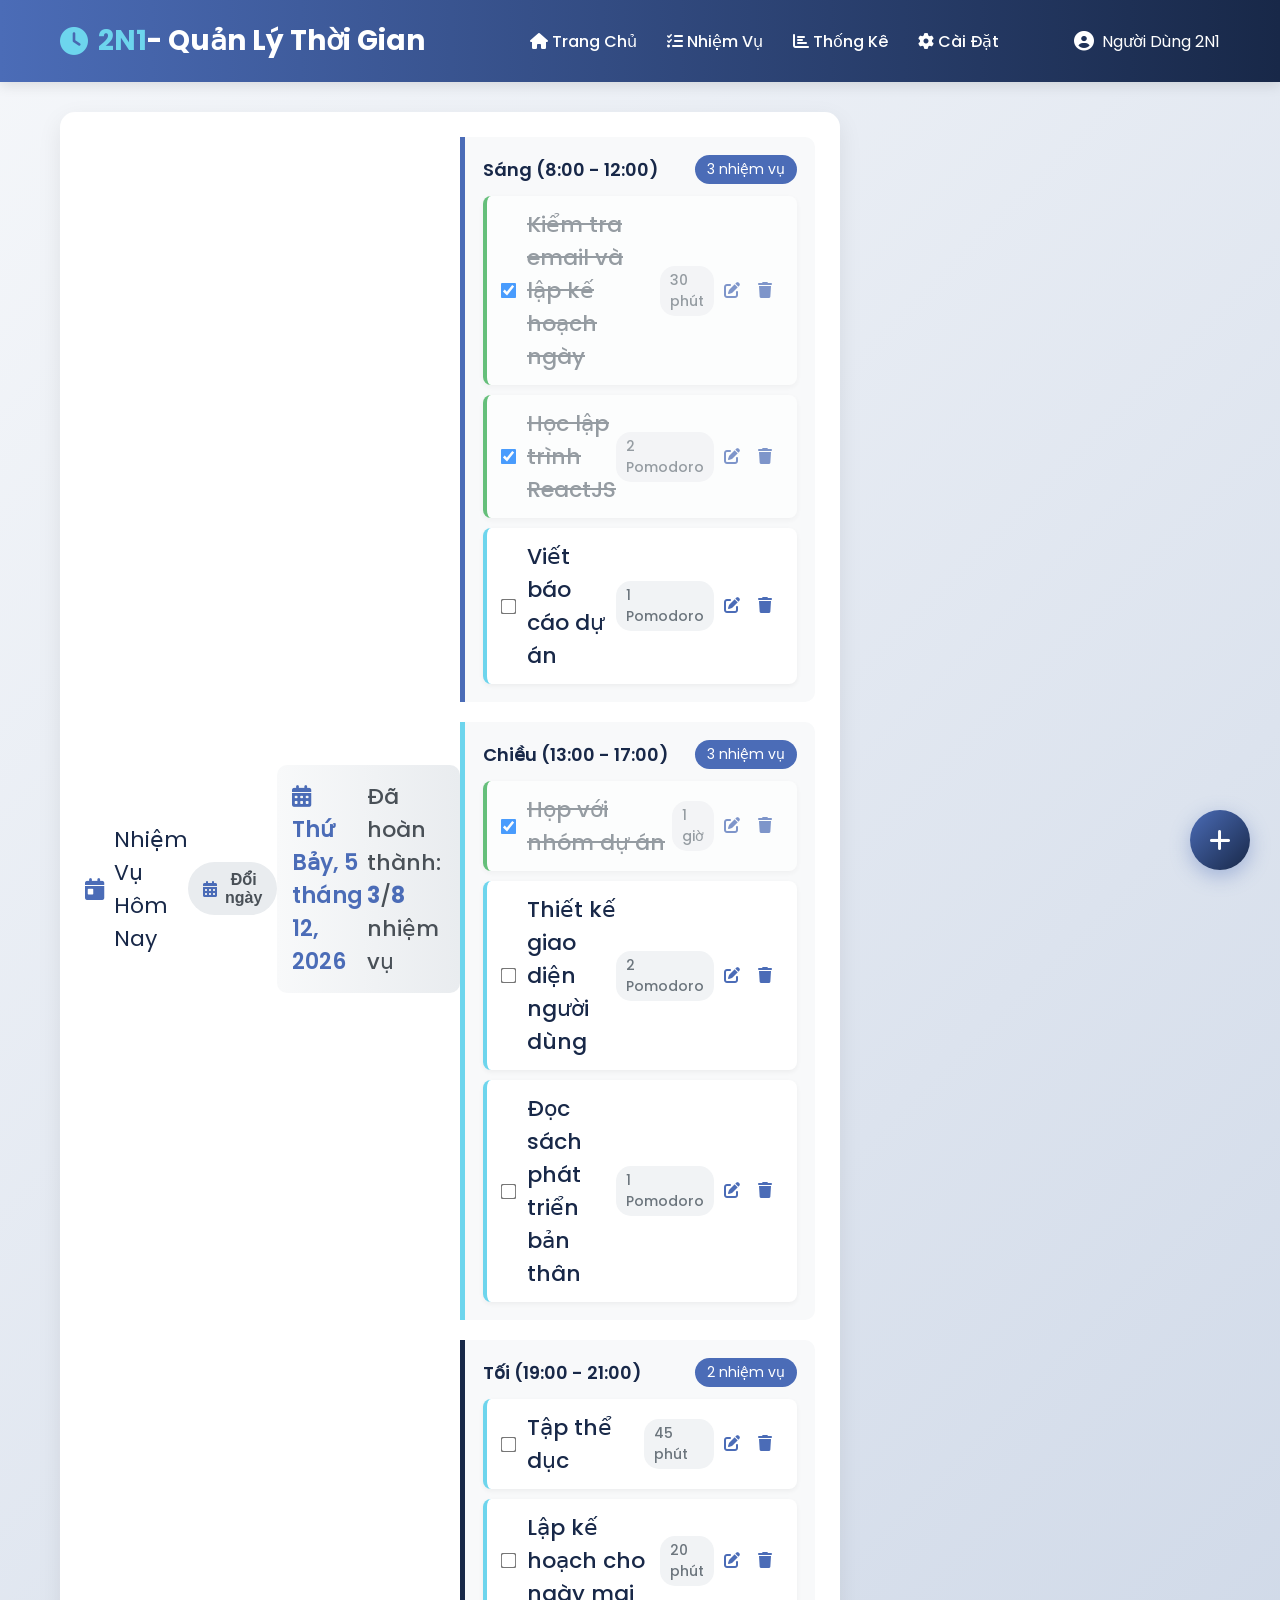
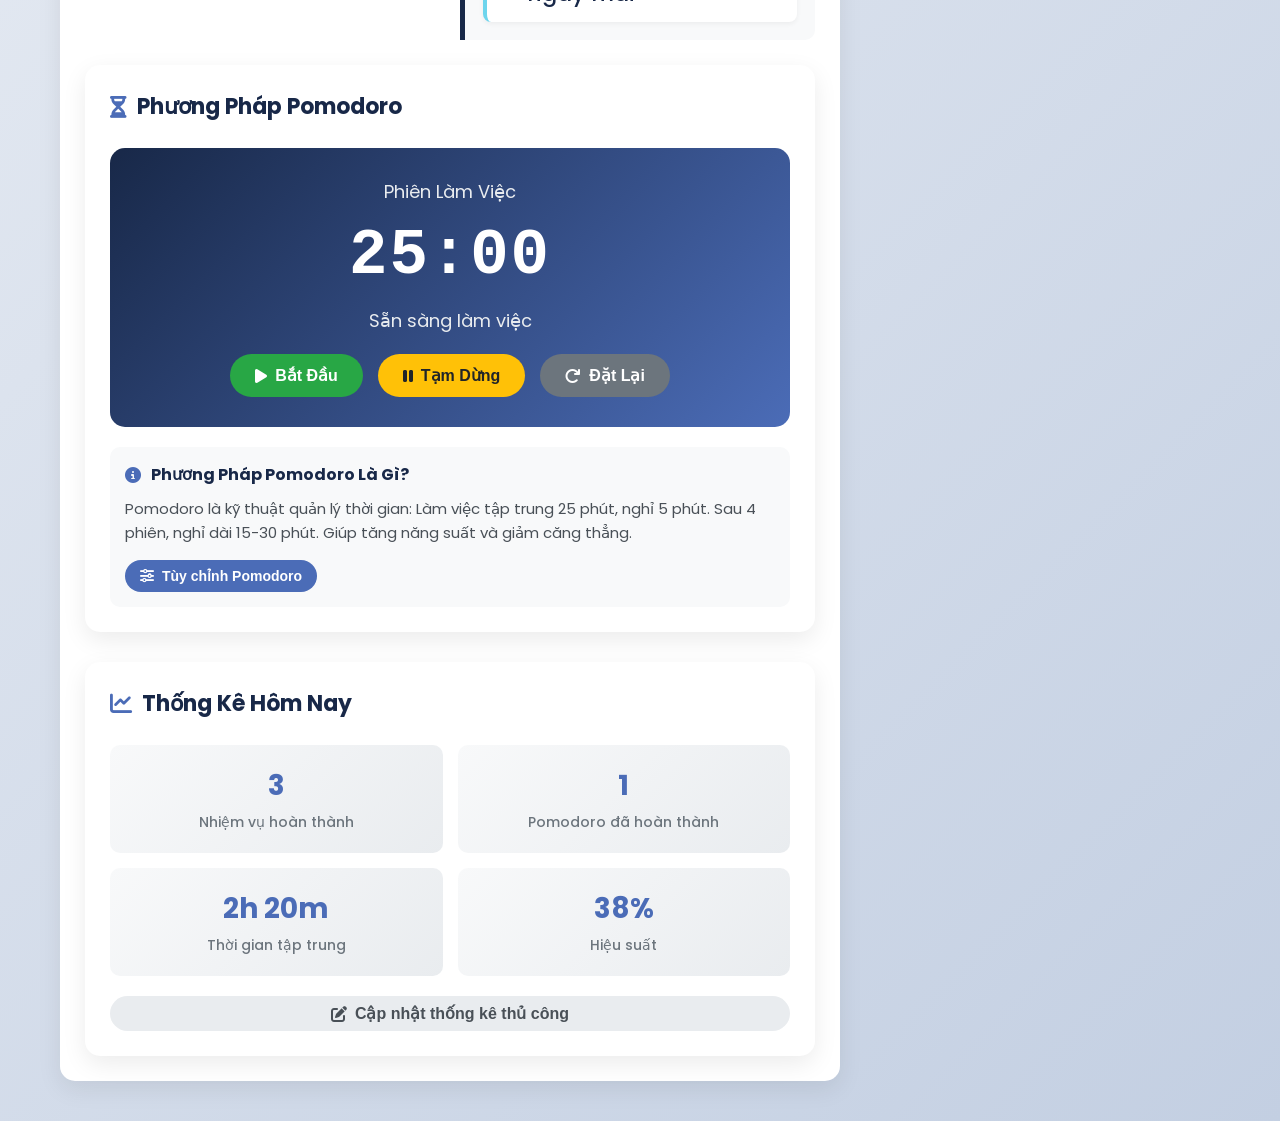
==== index.html @ 24e8df14 "Create index.html" ====
<!DOCTYPE html>
<html lang="vi">
<head>
    <meta charset="UTF-8">
    <meta name="viewport" content="width=device-width, initial-scale=1.0">
    <title>2N1 - Quản Lý Thời Gian Hiệu Quả</title>
    <link rel="stylesheet" href="https://cdnjs.cloudflare.com/ajax/libs/font-awesome/6.4.0/css/all.min.css">
    <link href="https://fonts.googleapis.com/css2?family=Poppins:wght@300;400;500;600;700&display=swap" rel="stylesheet">
    <style>
        * {
            margin: 0;
            padding: 0;
            box-sizing: border-box;
        }

        body {
            font-family: 'Poppins', sans-serif;
            background: linear-gradient(135deg, #f5f7fa 0%, #c3cfe2 100%);
            color: #333;
            min-height: 100vh;
            padding-bottom: 40px;
        }

        .container {
            max-width: 1200px;
            margin: 0 auto;
            padding: 0 20px;
        }

        /* Header */
        header {
            background: linear-gradient(90deg, #4b6cb7 0%, #182848 100%);
            color: white;
            padding: 20px 0;
            box-shadow: 0 4px 12px rgba(0, 0, 0, 0.1);
            position: sticky;
            top: 0;
            z-index: 1000;
        }

        .header-content {
            display: flex;
            justify-content: space-between;
            align-items: center;
        }

        .logo {
            display: flex;
            align-items: center;
            font-size: 28px;
            font-weight: 700;
        }

        .logo i {
            margin-right: 10px;
            color: #6dd5ed;
        }

        .logo span {
            color: #6dd5ed;
        }

        nav ul {
            display: flex;
            list-style: none;
        }

        nav ul li {
            margin-left: 30px;
        }

        nav ul li a {
            color: white;
            text-decoration: none;
            font-weight: 500;
            font-size: 16px;
            transition: color 0.3s;
        }

        nav ul li a:hover {
            color: #6dd5ed;
        }

        .user-info {
            display: flex;
            align-items: center;
        }

        .user-info i {
            margin-right: 8px;
            font-size: 20px;
        }

        /* Main Content */
        .main-content {
            display: grid;
            grid-template-columns: 1fr 350px;
            gap: 30px;
            margin-top: 30px;
        }

        /* Today's Tasks Section */
        .today-tasks {
            background-color: white;
            border-radius: 15px;
            padding: 25px;
            box-shadow: 0 8px 25px rgba(0, 0, 0, 0.08);
        }

        .section-title {
            display: flex;
            align-items: center;
            margin-bottom: 25px;
            color: #182848;
            font-size: 22px;
        }

        .section-title i {
            margin-right: 10px;
            color: #4b6cb7;
        }

        .date-info {
            display: flex;
            justify-content: space-between;
            margin-bottom: 20px;
            background: linear-gradient(90deg, #f8f9fa 0%, #e9ecef 100%);
            padding: 15px;
            border-radius: 10px;
        }

        .current-date {
            font-weight: 600;
            color: #4b6cb7;
        }

        .tasks-summary {
            font-weight: 500;
            color: #495057;
        }

        .tasks-summary span {
            color: #4b6cb7;
            font-weight: 700;
        }

        /* Time Slots */
        .time-slots {
            display: flex;
            flex-direction: column;
            gap: 20px;
        }

        .time-slot {
            border-left: 5px solid #4b6cb7;
            background-color: #f8f9fa;
            border-radius: 0 10px 10px 0;
            padding: 18px;
            transition: transform 0.3s, box-shadow 0.3s;
        }

        .time-slot:hover {
            transform: translateY(-3px);
            box-shadow: 0 5px 15px rgba(0, 0, 0, 0.08);
        }

        .time-header {
            display: flex;
            justify-content: space-between;
            margin-bottom: 12px;
            align-items: center;
        }

        .time-range {
            font-weight: 600;
            color: #182848;
            font-size: 18px;
        }

        .task-count {
            background-color: #4b6cb7;
            color: white;
            padding: 4px 12px;
            border-radius: 20px;
            font-size: 14px;
        }

        .task-item {
            background-color: white;
            padding: 12px 15px;
            margin-bottom: 10px;
            border-radius: 8px;
            display: flex;
            align-items: center;
            border-left: 4px solid #6dd5ed;
            box-shadow: 0 2px 5px rgba(0, 0, 0, 0.05);
        }

        .task-item:last-child {
            margin-bottom: 0;
        }

        .task-checkbox {
            margin-right: 12px;
            transform: scale(1.2);
        }

        .task-name {
            flex-grow: 1;
            font-weight: 500;
        }

        .task-duration {
            color: #6c757d;
            font-size: 14px;
            background-color: #f1f3f5;
            padding: 4px 10px;
            border-radius: 15px;
            font-weight: 500;
        }

        .task-actions {
            margin-left: 10px;
            display: flex;
            gap: 8px;
        }

        .task-action-btn {
            background: none;
            border: none;
            cursor: pointer;
            color: #6c757d;
            font-size: 16px;
            transition: color 0.2s;
        }

        .task-action-btn:hover {
            color: #4b6cb7;
        }

        .completed {
            opacity: 0.7;
            border-left-color: #28a745;
        }

        .completed .task-name {
            text-decoration: line-through;
            color: #6c757d;
        }

        /* Pomodoro Section */
        .pomodoro-section {
            background-color: white;
            border-radius: 15px;
            padding: 25px;
            box-shadow: 0 8px 25px rgba(0, 0, 0, 0.08);
            margin-bottom: 30px;
        }

        .pomodoro-timer {
            text-align: center;
            background: linear-gradient(135deg, #182848 0%, #4b6cb7 100%);
            color: white;
            padding: 30px 20px;
            border-radius: 15px;
            margin-top: 15px;
            margin-bottom: 20px;
        }

        .timer-display {
            font-size: 64px;
            font-weight: 700;
            margin: 15px 0;
            font-family: 'Courier New', monospace;
            letter-spacing: 2px;
        }

        .timer-label {
            font-size: 18px;
            margin-bottom: 10px;
            color: #e9ecef;
        }

        .timer-controls {
            display: flex;
            justify-content: center;
            gap: 15px;
            margin-top: 20px;
        }

        .btn {
            padding: 12px 25px;
            border: none;
            border-radius: 50px;
            font-weight: 600;
            cursor: pointer;
            display: flex;
            align-items: center;
            justify-content: center;
            transition: all 0.3s;
            font-size: 16px;
        }

        .btn i {
            margin-right: 8px;
        }

        .btn-start {
            background-color: #28a745;
            color: white;
        }

        .btn-pause {
            background-color: #ffc107;
            color: #212529;
        }

        .btn-reset {
            background-color: #6c757d;
            color: white;
        }

        .btn:hover {
            transform: translateY(-3px);
            box-shadow: 0 5px 15px rgba(0, 0, 0, 0.1);
        }

        .pomodoro-info {
            margin-top: 20px;
            padding: 15px;
            background-color: #f8f9fa;
            border-radius: 10px;
        }

        .pomodoro-info h4 {
            color: #182848;
            margin-bottom: 10px;
            display: flex;
            align-items: center;
        }

        .pomodoro-info h4 i {
            margin-right: 10px;
            color: #4b6cb7;
        }

        .pomodoro-info p {
            color: #495057;
            line-height: 1.6;
            font-size: 15px;
        }

        /* Stats Section */
        .stats-section {
            background-color: white;
            border-radius: 15px;
            padding: 25px;
            box-shadow: 0 8px 25px rgba(0, 0, 0, 0.08);
        }

        .stats-grid {
            display: grid;
            grid-template-columns: repeat(2, 1fr);
            gap: 15px;
            margin-top: 20px;
        }

        .stat-card {
            background: linear-gradient(135deg, #f8f9fa 0%, #e9ecef 100%);
            padding: 20px;
            border-radius: 10px;
            text-align: center;
        }

        .stat-value {
            font-size: 28px;
            font-weight: 700;
            color: #4b6cb7;
            margin-bottom: 5px;
        }

        .stat-label {
            color: #6c757d;
            font-size: 14px;
            font-weight: 500;
        }

        /* Add Task Button */
        .add-task-btn {
            position: fixed;
            bottom: 30px;
            right: 30px;
            width: 60px;
            height: 60px;
            background: linear-gradient(135deg, #4b6cb7 0%, #182848 100%);
            color: white;
            border-radius: 50%;
            display: flex;
            align-items: center;
            justify-content: center;
            font-size: 24px;
            cursor: pointer;
            box-shadow: 0 6px 20px rgba(75, 108, 183, 0.4);
            transition: all 0.3s;
            z-index: 100;
        }

        .add-task-btn:hover {
            transform: scale(1.1);
            box-shadow: 0 8px 25px rgba(75, 108, 183, 0.5);
        }

        /* Modal Styles */
        .modal {
            display: none;
            position: fixed;
            top: 0;
            left: 0;
            width: 100%;
            height: 100%;
            background-color: rgba(0, 0, 0, 0.5);
            z-index: 2000;
            justify-content: center;
            align-items: center;
        }

        .modal-content {
            background-color: white;
            padding: 30px;
            border-radius: 15px;
            width: 90%;
            max-width: 500px;
            box-shadow: 0 10px 30px rgba(0, 0, 0, 0.2);
            animation: modalFadeIn 0.3s ease-out;
        }

        @keyframes modalFadeIn {
            from { opacity: 0; transform: translateY(-20px); }
            to { opacity: 1; transform: translateY(0); }
        }

        .modal-header {
            display: flex;
            justify-content: space-between;
            align-items: center;
            margin-bottom: 25px;
        }

        .modal-title {
            font-size: 22px;
            color: #182848;
            display: flex;
            align-items: center;
        }

        .modal-title i {
            margin-right: 10px;
            color: #4b6cb7;
        }

        .close-modal {
            background: none;
            border: none;
            font-size: 24px;
            cursor: pointer;
            color: #6c757d;
            transition: color 0.2s;
        }

        .close-modal:hover {
            color: #dc3545;
        }

        .form-group {
            margin-bottom: 20px;
        }

        .form-label {
            display: block;
            margin-bottom: 8px;
            font-weight: 500;
            color: #495057;
        }

        .form-input, .form-select, .form-textarea {
            width: 100%;
            padding: 12px 15px;
            border: 1px solid #dee2e6;
            border-radius: 8px;
            font-family: 'Poppins', sans-serif;
            font-size: 16px;
            transition: border-color 0.3s;
        }

        .form-input:focus, .form-select:focus, .form-textarea:focus {
            outline: none;
            border-color: #4b6cb7;
            box-shadow: 0 0 0 3px rgba(75, 108, 183, 0.1);
        }

        .form-textarea {
            resize: vertical;
            min-height: 100px;
        }

        .form-row {
            display: grid;
            grid-template-columns: 1fr 1fr;
            gap: 15px;
        }

        .form-actions {
            display: flex;
            justify-content: flex-end;
            gap: 15px;
            margin-top: 30px;
        }

        .btn-cancel {
            background-color: #6c757d;
            color: white;
        }

        .btn-submit {
            background-color: #4b6cb7;
            color: white;
        }

        /* Notification */
        .notification {
            position: fixed;
            top: 100px;
            right: 30px;
            background: linear-gradient(90deg, #4b6cb7 0%, #182848 100%);
            color: white;
            padding: 15px 20px;
            border-radius: 10px;
            box-shadow: 0 5px 15px rgba(0, 0, 0, 0.2);
            z-index: 1000;
            animation: slideIn 0.5s ease-out;
            max-width: 300px;
            display: none;
        }

        @keyframes slideIn {
            from { transform: translateX(100%); opacity: 0; }
            to { transform: translateX(0); opacity: 1; }
        }

        @keyframes slideOut {
            from { transform: translateX(0); opacity: 1; }
            to { transform: translateX(100%); opacity: 0; }
        }

        /* Responsive */
        @media (max-width: 992px) {
            .main-content {
                grid-template-columns: 1fr;
            }
            
            .header-content {
                flex-direction: column;
                gap: 15px;
            }
            
            nav ul {
                justify-content: center;
                flex-wrap: wrap;
            }
            
            nav ul li {
                margin: 0 10px;
            }
            
            .form-row {
                grid-template-columns: 1fr;
            }
        }

        @media (max-width: 768px) {
            .stats-grid {
                grid-template-columns: 1fr;
            }
            
            .timer-controls {
                flex-wrap: wrap;
            }
            
            .date-info {
                flex-direction: column;
                gap: 10px;
            }
            
            .modal-content {
                width: 95%;
                padding: 20px;
            }
        }
    </style>
</head>
<body>
    <!-- Header -->
    <header>
        <div class="container">
            <div class="header-content">
                <div class="logo">
                    <i class="fas fa-clock"></i>
                    <span>2N1</span> - Quản Lý Thời Gian
                </div>
                <nav>
                    <ul>
                        <li><a href="#"><i class="fas fa-home"></i> Trang Chủ</a></li>
                        <li><a href="#"><i class="fas fa-tasks"></i> Nhiệm Vụ</a></li>
                        <li><a href="#"><i class="fas fa-chart-bar"></i> Thống Kê</a></li>
                        <li><a href="#"><i class="fas fa-cog"></i> Cài Đặt</a></li>
                    </ul>
                </nav>
                <div class="user-info">
                    <i class="fas fa-user-circle"></i>
                    <span id="username">Người Dùng 2N1</span>
                </div>
            </div>
        </div>
    </header>

    <div class="container">
        <div class="main-content">
            <!-- Left Column: Today's Tasks -->
            <div class="today-tasks">
                <div class="section-title">
                    <i class="fas fa-calendar-day"></i> 
                    <div>Nhiệm Vụ Hôm Nay</div>
                    <div style="margin-left: auto; font-size: 16px;">
                        <button id="change-date-btn" class="btn" style="padding: 8px 15px; background-color: #e9ecef; color: #495057;">
                            <i class="fas fa-calendar-alt"></i> Đổi ngày
                        </button>
                    </div>
                </h2>
                
                <div class="date-info">
                    <div class="current-date" id="current-date">
                        <i class="fas fa-calendar-alt"></i> Thứ Tư, 28 tháng 8, 2024
                    </div>
                    <div class="tasks-summary">
                        Đã hoàn thành: <span id="completed-count">4</span>/<span id="total-count">8</span> nhiệm vụ
                    </div>
                </div>
                
                <div class="time-slots" id="time-slots-container">
                    <!-- Time slots will be populated by JavaScript -->
                </div>
            </div>
            
            <!-- Right Column: Pomodoro and Stats -->
            <div class="right-column">
                <!-- Pomodoro Timer -->
                <div class="pomodoro-section">
                    <h2 class="section-title">
                        <i class="fas fa-hourglass-half"></i> Phương Pháp Pomodoro
                    </h2>
                    
                    <div class="pomodoro-timer">
                        <div class="timer-label">Phiên Làm Việc</div>
                        <div class="timer-display" id="timer">25:00</div>
                        <div class="timer-label" id="session-type">Sẵn sàng làm việc</div>
                        
                        <div class="timer-controls">
                            <button class="btn btn-start" id="start-btn">
                                <i class="fas fa-play"></i> Bắt Đầu
                            </button>
                            <button class="btn btn-pause" id="pause-btn" disabled>
                                <i class="fas fa-pause"></i> Tạm Dừng
                            </button>
                            <button class="btn btn-reset" id="reset-btn">
                                <i class="fas fa-redo"></i> Đặt Lại
                            </button>
                        </div>
                    </div>
                    
                    <div class="pomodoro-info">
                        <h4><i class="fas fa-info-circle"></i> Phương Pháp Pomodoro Là Gì?</h4>
                        <p>Pomodoro là kỹ thuật quản lý thời gian: Làm việc tập trung 25 phút, nghỉ 5 phút. Sau 4 phiên, nghỉ dài 15-30 phút. Giúp tăng năng suất và giảm căng thẳng.</p>
                        <div style="margin-top: 15px;">
                            <button id="customize-pomodoro-btn" class="btn" style="padding: 8px 15px; background-color: #4b6cb7; color: white; font-size: 14px;">
                                <i class="fas fa-sliders-h"></i> Tùy chỉnh Pomodoro
                            </button>
                        </div>
                    </div>
                </div>
                
                <!-- Statistics -->
                <div class="stats-section">
                    <h2 class="section-title">
                        <i class="fas fa-chart-line"></i> Thống Kê Hôm Nay
                    </h2>
                    
                    <div class="stats-grid">
                        <div class="stat-card">
                            <div class="stat-value" id="completed-tasks">4</div>
                            <div class="stat-label">Nhiệm vụ hoàn thành</div>
                        </div>
                        
                        <div class="stat-card">
                            <div class="stat-value" id="pomodoro-count">3</div>
                            <div class="stat-label">Pomodoro đã hoàn thành</div>
                        </div>
                        
                        <div class="stat-card">
                            <div class="stat-value" id="focus-time">2h 15m</div>
                            <div class="stat-label">Thời gian tập trung</div>
                        </div>
                        
                        <div class="stat-card">
                            <div class="stat-value" id="productivity">75%</div>
                            <div class="stat-label">Hiệu suất</div>
                        </div>
                    </div>
                    <div style="margin-top: 20px;">
                        <button id="edit-stats-btn" class="btn" style="padding: 8px 15px; background-color: #e9ecef; color: #495057; width: 100%;">
                            <i class="fas fa-edit"></i> Cập nhật thống kê thủ công
                        </button>
                    </div>
                </div>
            </div>
        </div>
    </div>
    
    <!-- Add Task Button -->
    <div class="add-task-btn" id="add-task-btn">
        <i class="fas fa-plus"></i>
    </div>
    
    <!-- Add Task Modal -->
    <div class="modal" id="add-task-modal">
        <div class="modal-content">
            <div class="modal-header">
                <h3 class="modal-title"><i class="fas fa-plus-circle"></i> Thêm Nhiệm Vụ Mới</h3>
                <button class="close-modal" id="close-add-task-modal">&times;</button>
            </div>
            
            <form id="add-task-form">
                <div class="form-group">
                    <label class="form-label" for="task-name">Tên nhiệm vụ *</label>
                    <input type="text" class="form-input" id="task-name" placeholder="Nhập tên nhiệm vụ" required>
                </div>
                
                <div class="form-row">
                    <div class="form-group">
                        <label class="form-label" for="task-time">Thời gian *</label>
                        <select class="form-select" id="task-time" required>
                            <option value="">Chọn khung giờ</option>
                            <option value="morning">Sáng (8:00 - 12:00)</option>
                            <option value="afternoon">Chiều (13:00 - 17:00)</option>
                            <option value="evening">Tối (19:00 - 21:00)</option>
                        </select>
                    </div>
                    
                    <div class="form-group">
                        <label class="form-label" for="task-duration">Thời lượng *</label>
                        <select class="form-select" id="task-duration" required>
                            <option value="">Chọn thời lượng</option>
                            <option value="15">15 phút</option>
                            <option value="30">30 phút</option>
                            <option value="45">45 phút</option>
                            <option value="60">1 giờ</option>
                            <option value="90">1.5 giờ</option>
                            <option value="120">2 giờ</option>
                            <option value="pomodoro">1 Pomodoro (25 phút)</option>
                            <option value="2pomodoro">2 Pomodoro (50 phút)</option>
                        </select>
                    </div>
                </div>
                
                <div class="form-group">
                    <label class="form-label" for="task-priority">Mức độ ưu tiên</label>
                    <select class="form-select" id="task-priority">
                        <option value="low">Thấp</option>
                        <option value="medium" selected>Trung bình</option>
                        <option value="high">Cao</option>
                        <option value="urgent">Khẩn cấp</option>
                    </select>
                </div>
                
                <div class="form-group">
                    <label class="form-label" for="task-description">Mô tả (tùy chọn)</label>
                    <textarea class="form-textarea" id="task-description" placeholder="Mô tả chi tiết nhiệm vụ..."></textarea>
                </div>
                
                <div class="form-actions">
                    <button type="button" class="btn btn-cancel" id="cancel-add-task">Hủy</button>
                    <button type="submit" class="btn btn-submit">Thêm Nhiệm Vụ</button>
                </div>
            </form>
        </div>
    </div>
    
    <!-- Edit User Modal -->
    <div class="modal" id="edit-user-modal">
        <div class="modal-content">
            <div class="modal-header">
                <h3 class="modal-title"><i class="fas fa-user-edit"></i> Chỉnh Sửa Thông Tin</h3>
                <button class="close-modal" id="close-edit-user-modal">&times;</button>
            </div>
            
            <form id="edit-user-form">
                <div class="form-group">
                    <label class="form-label" for="user-name">Tên người dùng *</label>
                    <input type="text" class="form-input" id="user-name" placeholder="Nhập tên của bạn" required>
                </div>
                
                <div class="form-group">
                    <label class="form-label" for="daily-goal">Mục tiêu hàng ngày</label>
                    <input type="number" class="form-input" id="daily-goal" placeholder="Số nhiệm vụ mỗi ngày" min="1" max="20">
                </div>
                
                <div class="form-group">
                    <label class="form-label" for="work-start">Giờ bắt đầu làm việc</label>
                    <input type="time" class="form-input" id="work-start" value="08:00">
                </div>
                
                <div class="form-group">
                    <label class="form-label" for="work-end">Giờ kết thúc làm việc</label>
                    <input type="time" class="form-input" id="work-end" value="17:00">
                </div>
                
                <div class="form-actions">
                    <button type="button" class="btn btn-cancel" id="cancel-edit-user">Hủy</button>
                    <button type="submit" class="btn btn-submit">Lưu Thay Đổi</button>
                </div>
            </form>
        </div>
    </div>
    
    <!-- Edit Pomodoro Modal -->
    <div class="modal" id="edit-pomodoro-modal">
        <div class="modal-content">
            <div class="modal-header">
                <h3 class="modal-title"><i class="fas fa-sliders-h"></i> Tùy Chỉnh Pomodoro</h3>
                <button class="close-modal" id="close-edit-pomodoro-modal">&times;</button>
            </div>
            
            <form id="edit-pomodoro-form">
                <div class="form-row">
                    <div class="form-group">
                        <label class="form-label" for="work-duration">Thời gian làm việc (phút) *</label>
                        <input type="number" class="form-input" id="work-duration" min="5" max="60" value="25" required>
                    </div>
                    
                    <div class="form-group">
                        <label class="form-label" for="break-duration">Thời gian nghỉ ngắn (phút) *</label>
                        <input type="number" class="form-input" id="break-duration" min="1" max="15" value="5" required>
                    </div>
                </div>
                
                <div class="form-group">
                    <label class="form-label" for="long-break-duration">Thời gian nghỉ dài (phút) *</label>
                    <input type="number" class="form-input" id="long-break-duration" min="10" max="30" value="15" required>
                </div>
                
                <div class="form-group">
                    <label class="form-label" for="sessions-before-long-break">Số phiên trước nghỉ dài *</label>
                    <input type="number" class="form-input" id="sessions-before-long-break" min="2" max="8" value="4" required>
                </div>
                
                <div class="form-actions">
                    <button type="button" class="btn btn-cancel" id="cancel-edit-pomodoro">Hủy</button>
                    <button type="submit" class="btn btn-submit">Lưu Cài Đặt</button>
                </div>
            </form>
        </div>
    </div>
    
    <!-- Notification -->
    <div class="notification" id="notification">
        <h4><i class="fas fa-check-circle"></i> Thành công!</h4>
        <p id="notification-message">Thao tác đã được thực hiện thành công.</p>
    </div>

    <script>
        // Application State
        const state = {
            tasks: [
                { id: 1, name: "Kiểm tra email và lập kế hoạch ngày", time: "morning", duration: "30 phút", completed: true },
                { id: 2, name: "Học lập trình ReactJS", time: "morning", duration: "2 Pomodoro", completed: true },
                { id: 3, name: "Viết báo cáo dự án", time: "morning", duration: "1 Pomodoro", completed: false },
                { id: 4, name: "Họp với nhóm dự án", time: "afternoon", duration: "1 giờ", completed: true },
                { id: 5, name: "Thiết kế giao diện người dùng", time: "afternoon", duration: "2 Pomodoro", completed: false },
                { id: 6, name: "Đọc sách phát triển bản thân", time: "afternoon", duration: "1 Pomodoro", completed: false },
                { id: 7, name: "Tập thể dục", time: "evening", duration: "45 phút", completed: false },
                { id: 8, name: "Lập kế hoạch cho ngày mai", time: "evening", duration: "20 phút", completed: false }
            ],
            user: {
                name: "Người Dùng 2N1",
                dailyGoal: 8,
                workStart: "08:00",
                workEnd: "17:00"
            },
            pomodoroSettings: {
                workDuration: 25,
                breakDuration: 5,
                longBreakDuration: 15,
                sessionsBeforeLongBreak: 4
            },
            currentDate: new Date()
        };

        // DOM Elements
        const timeSlotsContainer = document.getElementById('time-slots-container');
        const addTaskBtn = document.getElementById('add-task-btn');
        const addTaskModal = document.getElementById('add-task-modal');
        const closeAddTaskModal = document.getElementById('close-add-task-modal');
        const cancelAddTask = document.getElementById('cancel-add-task');
        const addTaskForm = document.getElementById('add-task-form');
        const editUserModal = document.getElementById('edit-user-modal');
        const closeEditUserModal = document.getElementById('close-edit-user-modal');
        const cancelEditUser = document.getElementById('cancel-edit-user');
        const editUserForm = document.getElementById('edit-user-form');
        const editPomodoroModal = document.getElementById('edit-pomodoro-modal');
        const closeEditPomodoroModal = document.getElementById('close-edit-pomodoro-modal');
        const cancelEditPomodoro = document.getElementById('cancel-edit-pomodoro');
        const editPomodoroForm = document.getElementById('edit-pomodoro-form');
        const usernameElement = document.getElementById('username');
        const notification = document.getElementById('notification');
        const notificationMessage = document.getElementById('notification-message');
        const changeDateBtn = document.getElementById('change-date-btn');
        const currentDateElement = document.getElementById('current-date');
        const customizePomodoroBtn = document.getElementById('customize-pomodoro-btn');
        const editStatsBtn = document.getElementById('edit-stats-btn');

        // Time slots configuration
        const timeSlots = [
            { id: 'morning', name: 'Sáng', timeRange: '8:00 - 12:00', color: '#4b6cb7' },
            { id: 'afternoon', name: 'Chiều', timeRange: '13:00 - 17:00', color: '#6dd5ed' },
            { id: 'evening', name: 'Tối', timeRange: '19:00 - 21:00', color: '#182848' }
        ];

        // Initialize the application
        function init() {
            renderTasks();
            updateStats();
            setupEventListeners();
            loadUserData();
            loadPomodoroSettings();
            updateDateDisplay();
        }

        // Render tasks to the DOM
        function renderTasks() {
            timeSlotsContainer.innerHTML = '';
            
            timeSlots.forEach(slot => {
                const slotTasks = state.tasks.filter(task => task.time === slot.id);
                const completedCount = slotTasks.filter(task => task.completed).length;
                
                const timeSlotElement = document.createElement('div');
                timeSlotElement.className = 'time-slot';
                timeSlotElement.style.borderLeftColor = slot.color;
                
                timeSlotElement.innerHTML = `
                    <div class="time-header">
                        <div class="time-range">${slot.name} (${slot.timeRange})</div>
                        <div class="task-count">${slotTasks.length} nhiệm vụ</div>
                    </div>
                    <div id="tasks-${slot.id}">
                        ${slotTasks.length > 0 ? 
                            slotTasks.map(task => `
                                <div class="task-item ${task.completed ? 'completed' : ''}" data-id="${task.id}">
                                    <input type="checkbox" class="task-checkbox" ${task.completed ? 'checked' : ''}>
                                    <div class="task-name">${task.name}</div>
                                    <div class="task-duration">${task.duration}</div>
                                    <div class="task-actions">
                                        <button class="task-action-btn edit-task-btn" title="Sửa">
                                            <i class="fas fa-edit"></i>
                                        </button>
                                        <button class="task-action-btn delete-task-btn" title="Xóa">
                                            <i class="fas fa-trash"></i>
                                        </button>
                                    </div>
                                </div>
                            `).join('') : 
                            '<div style="text-align: center; padding: 15px; color: #6c757d; font-style: italic;">Chưa có nhiệm vụ nào</div>'
                        }
                    </div>
                `;
                
                timeSlotsContainer.appendChild(timeSlotElement);
            });
            
            // Add event listeners to task checkboxes and buttons
            document.querySelectorAll('.task-checkbox').forEach(checkbox => {
                checkbox.addEventListener('change', handleTaskCompletion);
            });
            
            document.querySelectorAll('.edit-task-btn').forEach(btn => {
                btn.addEventListener('click', handleEditTask);
            });
            
            document.querySelectorAll('.delete-task-btn').forEach(btn => {
                btn.addEventListener('click', handleDeleteTask);
            });
            
            updateTaskCounts();
        }

        // Update task completion status
        function handleTaskCompletion(e) {
            const taskId = parseInt(e.target.closest('.task-item').dataset.id);
            const task = state.tasks.find(t => t.id === taskId);
            
            if (task) {
                task.completed = e.target.checked;
                e.target.closest('.task-item').classList.toggle('completed');
                updateStats();
                showNotification('Cập nhật trạng thái nhiệm vụ thành công!');
                saveTasksToLocalStorage();
            }
        }

        // Handle edit task
        function handleEditTask(e) {
            const taskId = parseInt(e.target.closest('.task-item').dataset.id);
            const task = state.tasks.find(t => t.id === taskId);
            
            if (task) {
                // Fill the form with task data
                document.getElementById('task-name').value = task.name;
                document.getElementById('task-time').value = task.time;
                document.getElementById('task-duration').value = task.duration.replace(' phút', '').replace(' giờ', '').replace(' Pomodoro', '');
                document.getElementById('task-priority').value = 'medium';
                document.getElementById('task-description').value = '';
                
                // Change modal title and submit button
                document.querySelector('#add-task-modal .modal-title').innerHTML = '<i class="fas fa-edit"></i> Chỉnh Sửa Nhiệm Vụ';
                document.querySelector('#add-task-form .btn-submit').textContent = 'Cập Nhật Nhiệm Vụ';
                
                // Store task id in form for update
                addTaskForm.dataset.editingTaskId = taskId;
                
                // Show modal
                addTaskModal.style.display = 'flex';
            }
        }

        // Handle delete task
        function handleDeleteTask(e) {
            if (confirm('Bạn có chắc chắn muốn xóa nhiệm vụ này?')) {
                const taskId = parseInt(e.target.closest('.task-item').dataset.id);
                state.tasks = state.tasks.filter(t => t.id !== taskId);
                renderTasks();
                updateStats();
                showNotification('Đã xóa nhiệm vụ thành công!');
                saveTasksToLocalStorage();
            }
        }

        // Update statistics
        function updateStats() {
            const totalTasks = state.tasks.length;
            const completedTasks = state.tasks.filter(task => task.completed).length;
            const pomodoroCount = state.tasks.filter(task => task.completed && task.duration.includes('Pomodoro')).length;
            
            document.getElementById('completed-tasks').textContent = completedTasks;
            document.getElementById('completed-count').textContent = completedTasks;
            document.getElementById('total-count').textContent = totalTasks;
            document.getElementById('pomodoro-count').textContent = pomodoroCount;
            
            // Calculate focus time (simplified)
            let focusMinutes = 0;
            state.tasks.forEach(task => {
                if (task.completed) {
                    if (task.duration.includes('phút')) {
                        focusMinutes += parseInt(task.duration);
                    } else if (task.duration.includes('giờ')) {
                        focusMinutes += parseInt(task.duration) * 60;
                    } else if (task.duration.includes('Pomodoro')) {
                        const pomodoroCount = parseInt(task.duration);
                        focusMinutes += pomodoroCount * 25;
                    }
                }
            });
            
            const hours = Math.floor(focusMinutes / 60);
            const minutes = focusMinutes % 60;
            document.getElementById('focus-time').textContent = `${hours}h ${minutes}m`;
            
            // Calculate productivity
            const productivity = totalTasks > 0 ? Math.round((completedTasks / totalTasks) * 100) : 0;
            document.getElementById('productivity').textContent = `${productivity}%`;
        }

        // Update task counts in time slot headers
        function updateTaskCounts() {
            timeSlots.forEach(slot => {
                const slotTasks = state.tasks.filter(task => task.time === slot.id);
                const taskCountElement = document.querySelector(`#tasks-${slot.id}`).closest('.time-slot').querySelector('.task-count');
                if (taskCountElement) {
                    taskCountElement.textContent = `${slotTasks.length} nhiệm vụ`;
                }
            });
        }

        // Show notification
        function showNotification(message, type = 'success') {
            notificationMessage.textContent = message;
            
            if (type === 'success') {
                notification.querySelector('h4').innerHTML = '<i class="fas fa-check-circle"></i> Thành công!';
                notification.style.background = 'linear-gradient(90deg, #4b6cb7 0%, #182848 100%)';
            } else if (type === 'error') {
                notification.querySelector('h4').innerHTML = '<i class="fas fa-exclamation-circle"></i> Lỗi!';
                notification.style.background = 'linear-gradient(90deg, #dc3545 0%, #c82333 100%)';
            }
            
            notification.style.display = 'block';
            
            setTimeout(() => {
                notification.style.animation = 'slideOut 0.5s ease-out';
                setTimeout(() => {
                    notification.style.display = 'none';
                    notification.style.animation = 'slideIn 0.5s ease-out';
                }, 500);
            }, 3000);
        }

        // Setup event listeners
        function setupEventListeners() {
            // Add task button
            addTaskBtn.addEventListener('click', () => {
                // Reset form
                addTaskForm.reset();
                document.querySelector('#add-task-modal .modal-title').innerHTML = '<i class="fas fa-plus-circle"></i> Thêm Nhiệm Vụ Mới';
                document.querySelector('#add-task-form .btn-submit').textContent = 'Thêm Nhiệm Vụ';
                delete addTaskForm.dataset.editingTaskId;
                
                addTaskModal.style.display = 'flex';
            });
            
            // Close add task modal
            closeAddTaskModal.addEventListener('click', () => {
                addTaskModal.style.display = 'none';
            });
            
            cancelAddTask.addEventListener('click', () => {
                addTaskModal.style.display = 'none';
            });
            
            // Add task form submission
            addTaskForm.addEventListener('submit', (e) => {
                e.preventDefault();
                
                const taskName = document.getElementById('task-name').value;
                const taskTime = document.getElementById('task-time').value;
                const taskDuration = document.getElementById('task-duration').value;
                const taskPriority = document.getElementById('task-priority').value;
                const taskDescription = document.getElementById('task-description').value;
                
                // Format duration for display
                let durationDisplay;
                if (taskDuration === 'pomodoro') {
                    durationDisplay = '1 Pomodoro';
                } else if (taskDuration === '2pomodoro') {
                    durationDisplay = '2 Pomodoro';
                } else if (parseInt(taskDuration) < 60) {
                    durationDisplay = `${taskDuration} phút`;
                } else {
                    durationDisplay = `${parseInt(taskDuration) / 60} giờ`;
                }
                
                // Check if we're editing an existing task
                const editingTaskId = addTaskForm.dataset.editingTaskId;
                
                if (editingTaskId) {
                    // Update existing task
                    const taskIndex = state.tasks.findIndex(t => t.id === parseInt(editingTaskId));
                    if (taskIndex !== -1) {
                        state.tasks[taskIndex].name = taskName;
                        state.tasks[taskIndex].time = taskTime;
                        state.tasks[taskIndex].duration = durationDisplay;
                        showNotification('Cập nhật nhiệm vụ thành công!');
                    }
                } else {
                    // Add new task
                    const newTask = {
                        id: state.tasks.length > 0 ? Math.max(...state.tasks.map(t => t.id)) + 1 : 1,
                        name: taskName,
                        time: taskTime,
                        duration: durationDisplay,
                        completed: false,
                        priority: taskPriority,
                        description: taskDescription
                    };
                    
                    state.tasks.push(newTask);
                    showNotification('Thêm nhiệm vụ mới thành công!');
                }
                
                // Update UI
                renderTasks();
                updateStats();
                addTaskModal.style.display = 'none';
                saveTasksToLocalStorage();
            });
            
            // User info click to edit
            usernameElement.addEventListener('click', () => {
                // Fill form with current user data
                document.getElementById('user-name').value = state.user.name;
                document.getElementById('daily-goal').value = state.user.dailyGoal;
                document.getElementById('work-start').value = state.user.workStart;
                document.getElementById('work-end').value = state.user.workEnd;
                
                editUserModal.style.display = 'flex';
            });
            
            // Close edit user modal
            closeEditUserModal.addEventListener('click', () => {
                editUserModal.style.display = 'none';
            });
            
            cancelEditUser.addEventListener('click', () => {
                editUserModal.style.display = 'none';
            });
            
            // Edit user form submission
            editUserForm.addEventListener('submit', (e) => {
                e.preventDefault();
                
                state.user.name = document.getElementById('user-name').value;
                state.user.dailyGoal = document.getElementById('daily-goal').value || 8;
                state.user.workStart = document.getElementById('work-start').value;
                state.user.workEnd = document.getElementById('work-end').value;
                
                usernameElement.textContent = state.user.name;
                editUserModal.style.display = 'none';
                showNotification('Cập nhật thông tin người dùng thành công!');
                saveUserData();
            });
            
            // Change date button
            changeDateBtn.addEventListener('click', () => {
                const newDateStr = prompt('Nhập ngày mới (định dạng: dd/mm/yyyy):', 
                    `${state.currentDate.getDate()}/${state.currentDate.getMonth() + 1}/${state.currentDate.getFullYear()}`);
                
                if (newDateStr) {
                    const parts = newDateStr.split('/');
                    if (parts.length === 3) {
                        const day = parseInt(parts[0]);
                        const month = parseInt(parts[1]) - 1;
                        const year = parseInt(parts[2]);
                        
                        if (!isNaN(day) && !isNaN(month) && !isNaN(year)) {
                            state.currentDate = new Date(year, month, day);
                            updateDateDisplay();
                            showNotification('Đã thay đổi ngày hiển thị!');
                        } else {
                            showNotification('Định dạng ngày không hợp lệ!', 'error');
                        }
                    } else {
                        showNotification('Định dạng ngày không hợp lệ!', 'error');
                    }
                }
            });
            
            // Customize Pomodoro button
            customizePomodoroBtn.addEventListener('click', () => {
                // Fill form with current Pomodoro settings
                document.getElementById('work-duration').value = state.pomodoroSettings.workDuration;
                document.getElementById('break-duration').value = state.pomodoroSettings.breakDuration;
                document.getElementById('long-break-duration').value = state.pomodoroSettings.longBreakDuration;
                document.getElementById('sessions-before-long-break').value = state.pomodoroSettings.sessionsBeforeLongBreak;
                
                editPomodoroModal.style.display = 'flex';
            });
            
            // Close edit Pomodoro modal
            closeEditPomodoroModal.addEventListener('click', () => {
                editPomodoroModal.style.display = 'none';
            });
            
            cancelEditPomodoro.addEventListener('click', () => {
                editPomodoroModal.style.display = 'none';
            });
            
            // Edit Pomodoro form submission
            editPomodoroForm.addEventListener('submit', (e) => {
                e.preventDefault();
                
                state.pomodoroSettings.workDuration = parseInt(document.getElementById('work-duration').value);
                state.pomodoroSettings.breakDuration = parseInt(document.getElementById('break-duration').value);
                state.pomodoroSettings.longBreakDuration = parseInt(document.getElementById('long-break-duration').value);
                state.pomodoroSettings.sessionsBeforeLongBreak = parseInt(document.getElementById('sessions-before-long-break').value);
                
                editPomodoroModal.style.display = 'none';
                showNotification('Cập nhật cài đặt Pomodoro thành công!');
                savePomodoroSettings();
                resetTimer(); // Reset timer with new settings
            });
            
            // Edit stats button
            editStatsBtn.addEventListener('click', () => {
                const newCompleted = prompt('Nhập số nhiệm vụ đã hoàn thành:', 
                    document.getElementById('completed-tasks').textContent);
                
                if (newCompleted !== null && !isNaN(newCompleted) && newCompleted >= 0) {
                    document.getElementById('completed-tasks').textContent = newCompleted;
                    document.getElementById('completed-count').textContent = newCompleted;
                    
                    // Recalculate productivity
                    const totalTasks = state.tasks.length;
                    const productivity = totalTasks > 0 ? Math.round((parseInt(newCompleted) / totalTasks) * 100) : 0;
                    document.getElementById('productivity').textContent = `${productivity}%`;
                    
                    showNotification('Đã cập nhật thống kê thủ công!');
                }
            });
            
            // Close modals when clicking outside
            window.addEventListener('click', (e) => {
                if (e.target === addTaskModal) {
                    addTaskModal.style.display = 'none';
                }
                if (e.target === editUserModal) {
                    editUserModal.style.display = 'none';
                }
                if (e.target === editPomodoroModal) {
                    editPomodoroModal.style.display = 'none';
                }
            });
        }

        // Update date display
        function updateDateDisplay() {
            const days = ['Chủ Nhật', 'Thứ Hai', 'Thứ Ba', 'Thứ Tư', 'Thứ Năm', 'Thứ Sáu', 'Thứ Bảy'];
            const months = ['tháng 1', 'tháng 2', 'tháng 3', 'tháng 4', 'tháng 5', 'tháng 6', 
                           'tháng 7', 'tháng 8', 'tháng 9', 'tháng 10', 'tháng 11', 'tháng 12'];
            
            const dayName = days[state.currentDate.getDay()];
            const day = state.currentDate.getDate();
            const month = months[state.currentDate.getMonth()];
            const year = state.currentDate.getFullYear();
            
            currentDateElement.innerHTML = `<i class="fas fa-calendar-alt"></i> ${dayName}, ${day} ${month}, ${year}`;
        }

        // Load user data from localStorage
        function loadUserData() {
            const savedUser = localStorage.getItem('2n1_user');
            if (savedUser) {
                state.user = JSON.parse(savedUser);
                usernameElement.textContent = state.user.name;
            }
        }

        // Save user data to localStorage
        function saveUserData() {
            localStorage.setItem('2n1_user', JSON.stringify(state.user));
        }

        // Load Pomodoro settings from localStorage
        function loadPomodoroSettings() {
            const savedSettings = localStorage.getItem('2n1_pomodoro');
            if (savedSettings) {
                state.pomodoroSettings = JSON.parse(savedSettings);
            }
        }

        // Save Pomodoro settings to localStorage
        function savePomodoroSettings() {
            localStorage.setItem('2n1_pomodoro', JSON.stringify(state.pomodoroSettings));
        }

        // Save tasks to localStorage
        function saveTasksToLocalStorage() {
            localStorage.setItem('2n1_tasks', JSON.stringify(state.tasks));
        }

        // Load tasks from localStorage
        function loadTasksFromLocalStorage() {
            const savedTasks = localStorage.getItem('2n1_tasks');
            if (savedTasks) {
                state.tasks = JSON.parse(savedTasks);
            }
        }

        // Pomodoro Timer Logic (from previous version)
        const timerDisplay = document.getElementById('timer');
        const sessionType = document.getElementById('session-type');
        const startBtn = document.getElementById('start-btn');
        const pauseBtn = document.getElementById('pause-btn');
        const resetBtn = document.getElementById('reset-btn');
        
        let timer;
        let isRunning = false;
        let isWorkSession = true;
        let minutes = state.pomodoroSettings.workDuration;
        let seconds = 0;
        let workSessionsCompleted = 0;
        
        // Format time to display as MM:SS
        function formatTime(min, sec) {
            return `${min.toString().padStart(2, '0')}:${sec.toString().padStart(2, '0')}`;
        }
        
        // Update the timer display
        function updateTimerDisplay() {
            timerDisplay.textContent = formatTime(minutes, seconds);
        }
        
        // Start the timer
        function startTimer() {
            if (!isRunning) {
                isRunning = true;
                startBtn.disabled = true;
                pauseBtn.disabled = false;
                
                timer = setInterval(() => {
                    if (seconds === 0) {
                        if (minutes === 0) {
                            // Timer completed
                            clearInterval(timer);
                            isRunning = false;
                            
                            // Play notification sound
                            playNotificationSound();
                            
                            // Switch session type
                            if (isWorkSession) {
                                workSessionsCompleted++;
                                document.getElementById('pomodoro-count').textContent = workSessionsCompleted;
                                
                                // If completed the required work sessions, start long break
                                if (workSessionsCompleted % state.pomodoroSettings.sessionsBeforeLongBreak === 0) {
                                    minutes = state.pomodoroSettings.longBreakDuration;
                                    sessionType.textContent = `Nghỉ dài! Đã hoàn thành ${state.pomodoroSettings.sessionsBeforeLongBreak} phiên làm việc`;
                                    isWorkSession = false;
                                } else {
                                    minutes = state.pomodoroSettings.breakDuration;
                                    sessionType.textContent = 'Nghỉ ngắn! Thư giãn trong ' + state.pomodoroSettings.breakDuration + ' phút';
                                    isWorkSession = false;
                                }
                            } else {
                                minutes = state.pomodoroSettings.workDuration;
                                sessionType.textContent = 'Làm việc! Tập trung trong ' + state.pomodoroSettings.workDuration + ' phút';
                                isWorkSession = true;
                            }
                            
                            updateTimerDisplay();
                            startBtn.disabled = false;
                            startBtn.innerHTML = '<i class="fas fa-play"></i> Tiếp Tục';
                            
                            // Show notification
                            showSessionCompleteNotification();
                        } else {
                            minutes--;
                            seconds = 59;
                        }
                    } else {
                        seconds--;
                    }
                    
                    updateTimerDisplay();
                }, 1000);
            }
        }
        
        // Pause the timer
        function pauseTimer() {
            if (isRunning) {
                clearInterval(timer);
                isRunning = false;
                startBtn.disabled = false;
                pauseBtn.disabled = true;
                startBtn.innerHTML = '<i class="fas fa-play"></i> Tiếp Tục';
            }
        }
        
        // Reset the timer
        function resetTimer() {
            clearInterval(timer);
            isRunning = false;
            isWorkSession = true;
            minutes = state.pomodoroSettings.workDuration;
            seconds = 0;
            sessionType.textContent = 'Sẵn sàng làm việc';
            startBtn.disabled = false;
            pauseBtn.disabled = true;
            startBtn.innerHTML = '<i class="fas fa-play"></i> Bắt Đầu';
            updateTimerDisplay();
        }
        
        // Play notification sound
        function playNotificationSound() {
            const audioContext = new (window.AudioContext || window.webkitAudioContext)();
            const oscillator = audioContext.createOscillator();
            const gainNode = audioContext.createGain();
            
            oscillator.connect(gainNode);
            gainNode.connect(audioContext.destination);
            
            oscillator.frequency.value = 800;
            oscillator.type = 'sine';
            
            gainNode.gain.setValueAtTime(0.3, audioContext.currentTime);
            gainNode.gain.exponentialRampToValueAtTime(0.01, audioContext.currentTime + 1);
            
            oscillator.start(audioContext.currentTime);
            oscillator.stop(audioContext.currentTime + 1);
        }
        
        // Show notification when session completes
        function showSessionCompleteNotification() {
            const notification = document.createElement('div');
            notification.style.cssText = `
                position: fixed;
                top: 100px;
                right: 30px;
                background: linear-gradient(90deg, #4b6cb7 0%, #182848 100%);
                color: white;
                padding: 15px 20px;
                border-radius: 10px;
                box-shadow: 0 5px 15px rgba(0, 0, 0, 0.2);
                z-index: 1000;
                animation: slideIn 0.5s ease-out;
                max-width: 300px;
            `;
            
            if (isWorkSession) {
                notification.innerHTML = `
                    <h4><i class="fas fa-check-circle"></i> Nghỉ giải lao!</h4>
                    <p>Bạn đã hoàn thành một phiên làm việc. Hãy nghỉ ngơi một chút!</p>
                `;
            } else {
                notification.innerHTML = `
                    <h4><i class="fas fa-clock"></i> Quay lại làm việc!</h4>
                    <p>Thời gian nghỉ đã kết thúc. Sẵn sàng cho phiên làm việc tiếp theo!</p>
                `;
            }
            
            document.body.appendChild(notification);
            
            // Remove notification after 5 seconds
            setTimeout(() => {
                notification.style.animation = 'slideOut 0.5s ease-out';
                setTimeout(() => {
                    document.body.removeChild(notification);
                }, 500);
            }, 5000);
        }
        
        // Event Listeners for Pomodoro Timer
        startBtn.addEventListener('click', startTimer);
        pauseBtn.addEventListener('click', pauseTimer);
        resetBtn.addEventListener('click', resetTimer);
        
        // Initialize everything
        loadTasksFromLocalStorage();
        init();
        updateTimerDisplay();
    </script>
</body>
</html>
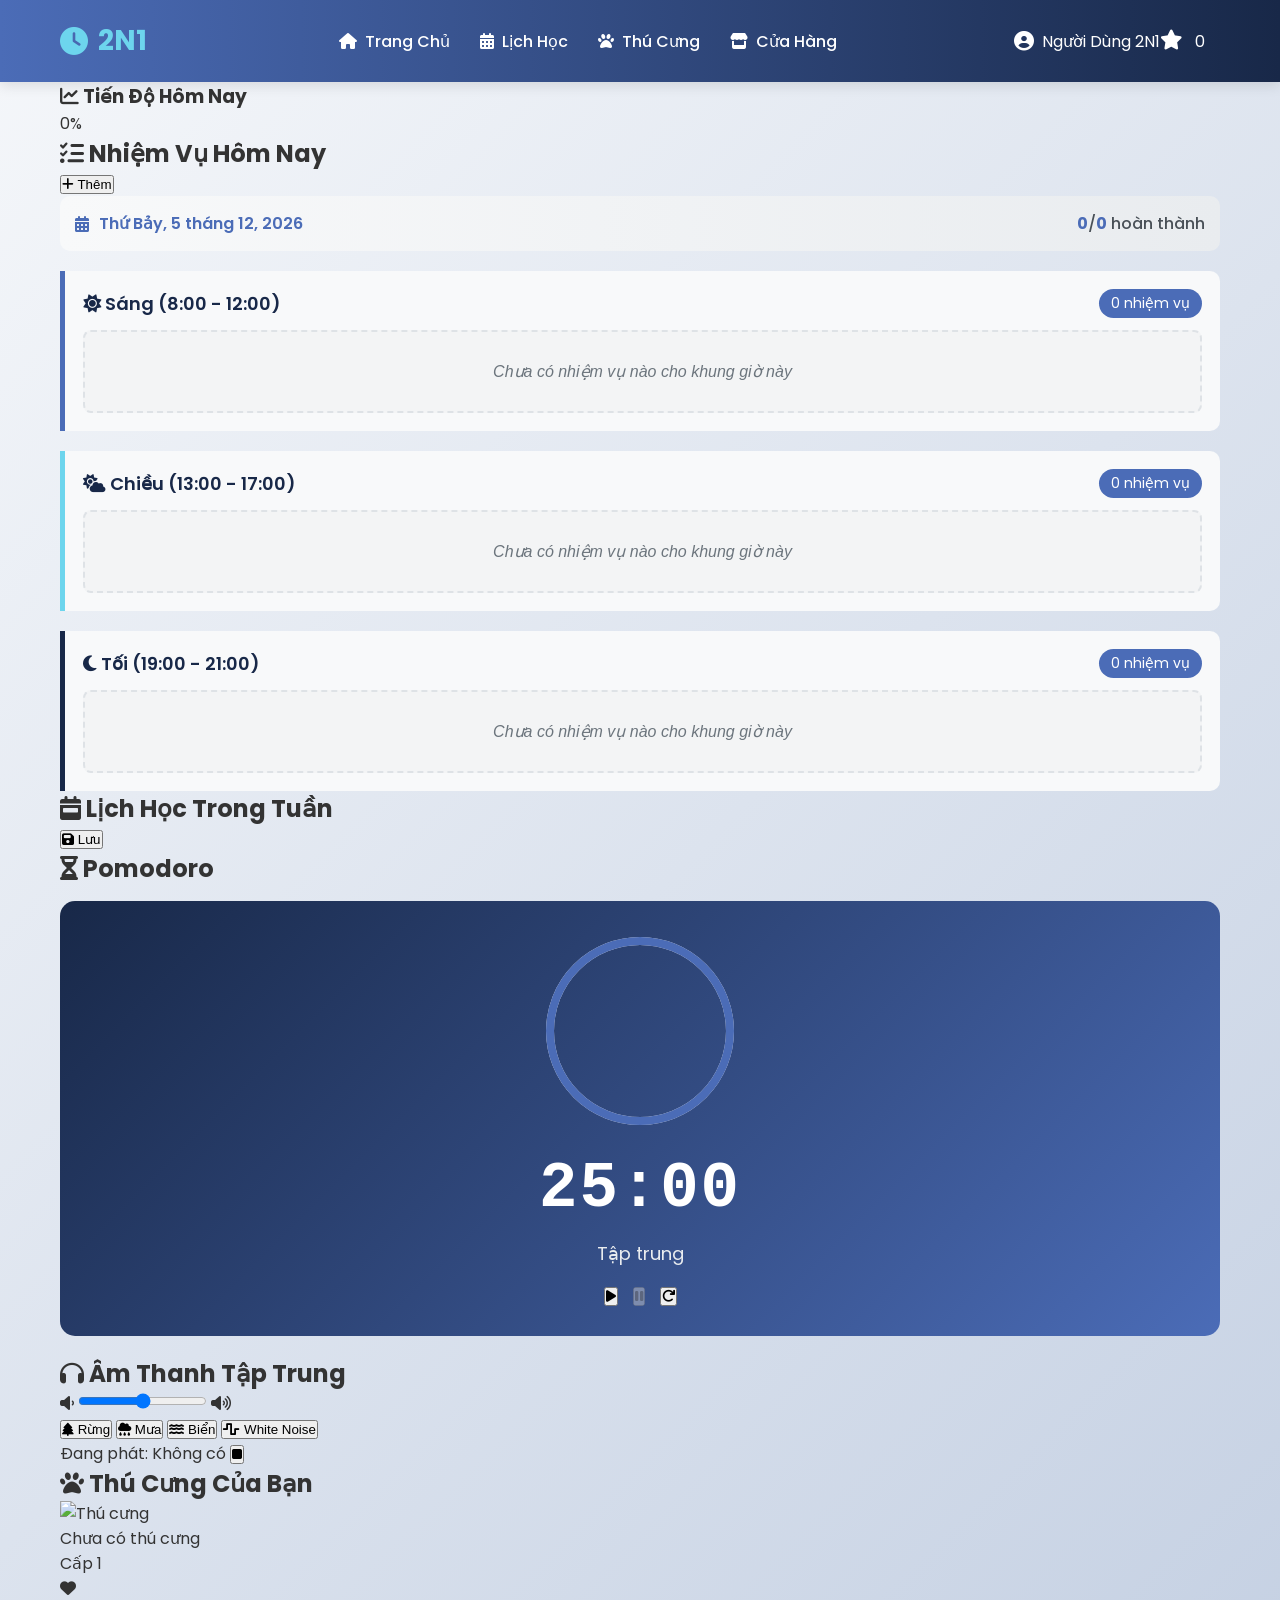
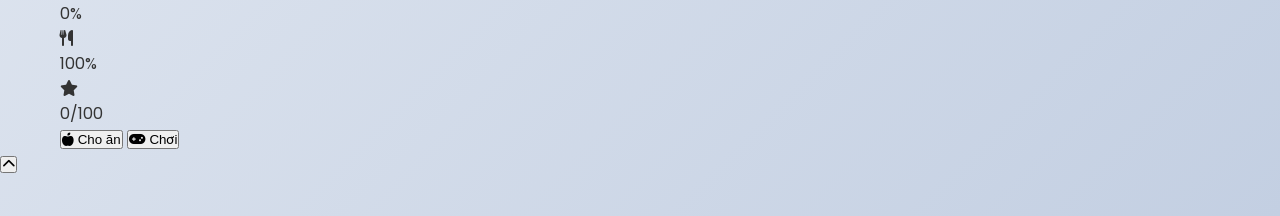
==== commit df6c90f2: "Update index.html" ====
--- a/index.html
+++ b/index.html
@@ -3,1559 +3,283 @@
 <head>
     <meta charset="UTF-8">
     <meta name="viewport" content="width=device-width, initial-scale=1.0">
-    <title>2N1 - Quản Lý Thời Gian Hiệu Quả</title>
+    <title>2N1 - Quản Lý Thời Gian Thông Minh</title>
     <link rel="stylesheet" href="https://cdnjs.cloudflare.com/ajax/libs/font-awesome/6.4.0/css/all.min.css">
     <link href="https://fonts.googleapis.com/css2?family=Poppins:wght@300;400;500;600;700&display=swap" rel="stylesheet">
-    <style>
-        * {
-            margin: 0;
-            padding: 0;
-            box-sizing: border-box;
-        }
-
-        body {
-            font-family: 'Poppins', sans-serif;
-            background: linear-gradient(135deg, #f5f7fa 0%, #c3cfe2 100%);
-            color: #333;
-            min-height: 100vh;
-            padding-bottom: 40px;
-        }
-
-        .container {
-            max-width: 1200px;
-            margin: 0 auto;
-            padding: 0 20px;
-        }
-
-        /* Header */
-        header {
-            background: linear-gradient(90deg, #4b6cb7 0%, #182848 100%);
-            color: white;
-            padding: 20px 0;
-            box-shadow: 0 4px 12px rgba(0, 0, 0, 0.1);
-            position: sticky;
-            top: 0;
-            z-index: 1000;
-        }
-
-        .header-content {
-            display: flex;
-            justify-content: space-between;
-            align-items: center;
-        }
-
-        .logo {
-            display: flex;
-            align-items: center;
-            font-size: 28px;
-            font-weight: 700;
-        }
-
-        .logo i {
-            margin-right: 10px;
-            color: #6dd5ed;
-        }
-
-        .logo span {
-            color: #6dd5ed;
-        }
-
-        nav ul {
-            display: flex;
-            list-style: none;
-        }
-
-        nav ul li {
-            margin-left: 30px;
-        }
-
-        nav ul li a {
-            color: white;
-            text-decoration: none;
-            font-weight: 500;
-            font-size: 16px;
-            transition: color 0.3s;
-        }
-
-        nav ul li a:hover {
-            color: #6dd5ed;
-        }
-
-        .user-info {
-            display: flex;
-            align-items: center;
-        }
-
-        .user-info i {
-            margin-right: 8px;
-            font-size: 20px;
-        }
-
-        /* Main Content */
-        .main-content {
-            display: grid;
-            grid-template-columns: 1fr 350px;
-            gap: 30px;
-            margin-top: 30px;
-        }
-
-        /* Today's Tasks Section */
-        .today-tasks {
-            background-color: white;
-            border-radius: 15px;
-            padding: 25px;
-            box-shadow: 0 8px 25px rgba(0, 0, 0, 0.08);
-        }
-
-        .section-title {
-            display: flex;
-            align-items: center;
-            margin-bottom: 25px;
-            color: #182848;
-            font-size: 22px;
-        }
-
-        .section-title i {
-            margin-right: 10px;
-            color: #4b6cb7;
-        }
-
-        .date-info {
-            display: flex;
-            justify-content: space-between;
-            margin-bottom: 20px;
-            background: linear-gradient(90deg, #f8f9fa 0%, #e9ecef 100%);
-            padding: 15px;
-            border-radius: 10px;
-        }
-
-        .current-date {
-            font-weight: 600;
-            color: #4b6cb7;
-        }
-
-        .tasks-summary {
-            font-weight: 500;
-            color: #495057;
-        }
-
-        .tasks-summary span {
-            color: #4b6cb7;
-            font-weight: 700;
-        }
-
-        /* Time Slots */
-        .time-slots {
-            display: flex;
-            flex-direction: column;
-            gap: 20px;
-        }
-
-        .time-slot {
-            border-left: 5px solid #4b6cb7;
-            background-color: #f8f9fa;
-            border-radius: 0 10px 10px 0;
-            padding: 18px;
-            transition: transform 0.3s, box-shadow 0.3s;
-        }
-
-        .time-slot:hover {
-            transform: translateY(-3px);
-            box-shadow: 0 5px 15px rgba(0, 0, 0, 0.08);
-        }
-
-        .time-header {
-            display: flex;
-            justify-content: space-between;
-            margin-bottom: 12px;
-            align-items: center;
-        }
-
-        .time-range {
-            font-weight: 600;
-            color: #182848;
-            font-size: 18px;
-        }
-
-        .task-count {
-            background-color: #4b6cb7;
-            color: white;
-            padding: 4px 12px;
-            border-radius: 20px;
-            font-size: 14px;
-        }
-
-        .task-item {
-            background-color: white;
-            padding: 12px 15px;
-            margin-bottom: 10px;
-            border-radius: 8px;
-            display: flex;
-            align-items: center;
-            border-left: 4px solid #6dd5ed;
-            box-shadow: 0 2px 5px rgba(0, 0, 0, 0.05);
-        }
-
-        .task-item:last-child {
-            margin-bottom: 0;
-        }
-
-        .task-checkbox {
-            margin-right: 12px;
-            transform: scale(1.2);
-        }
-
-        .task-name {
-            flex-grow: 1;
-            font-weight: 500;
-        }
-
-        .task-duration {
-            color: #6c757d;
-            font-size: 14px;
-            background-color: #f1f3f5;
-            padding: 4px 10px;
-            border-radius: 15px;
-            font-weight: 500;
-        }
-
-        .task-actions {
-            margin-left: 10px;
-            display: flex;
-            gap: 8px;
-        }
-
-        .task-action-btn {
-            background: none;
-            border: none;
-            cursor: pointer;
-            color: #6c757d;
-            font-size: 16px;
-            transition: color 0.2s;
-        }
-
-        .task-action-btn:hover {
-            color: #4b6cb7;
-        }
-
-        .completed {
-            opacity: 0.7;
-            border-left-color: #28a745;
-        }
-
-        .completed .task-name {
-            text-decoration: line-through;
-            color: #6c757d;
-        }
-
-        /* Pomodoro Section */
-        .pomodoro-section {
-            background-color: white;
-            border-radius: 15px;
-            padding: 25px;
-            box-shadow: 0 8px 25px rgba(0, 0, 0, 0.08);
-            margin-bottom: 30px;
-        }
-
-        .pomodoro-timer {
-            text-align: center;
-            background: linear-gradient(135deg, #182848 0%, #4b6cb7 100%);
-            color: white;
-            padding: 30px 20px;
-            border-radius: 15px;
-            margin-top: 15px;
-            margin-bottom: 20px;
-        }
-
-        .timer-display {
-            font-size: 64px;
-            font-weight: 700;
-            margin: 15px 0;
-            font-family: 'Courier New', monospace;
-            letter-spacing: 2px;
-        }
-
-        .timer-label {
-            font-size: 18px;
-            margin-bottom: 10px;
-            color: #e9ecef;
-        }
-
-        .timer-controls {
-            display: flex;
-            justify-content: center;
-            gap: 15px;
-            margin-top: 20px;
-        }
-
-        .btn {
-            padding: 12px 25px;
-            border: none;
-            border-radius: 50px;
-            font-weight: 600;
-            cursor: pointer;
-            display: flex;
-            align-items: center;
-            justify-content: center;
-            transition: all 0.3s;
-            font-size: 16px;
-        }
-
-        .btn i {
-            margin-right: 8px;
-        }
-
-        .btn-start {
-            background-color: #28a745;
-            color: white;
-        }
-
-        .btn-pause {
-            background-color: #ffc107;
-            color: #212529;
-        }
-
-        .btn-reset {
-            background-color: #6c757d;
-            color: white;
-        }
-
-        .btn:hover {
-            transform: translateY(-3px);
-            box-shadow: 0 5px 15px rgba(0, 0, 0, 0.1);
-        }
-
-        .pomodoro-info {
-            margin-top: 20px;
-            padding: 15px;
-            background-color: #f8f9fa;
-            border-radius: 10px;
-        }
-
-        .pomodoro-info h4 {
-            color: #182848;
-            margin-bottom: 10px;
-            display: flex;
-            align-items: center;
-        }
-
-        .pomodoro-info h4 i {
-            margin-right: 10px;
-            color: #4b6cb7;
-        }
-
-        .pomodoro-info p {
-            color: #495057;
-            line-height: 1.6;
-            font-size: 15px;
-        }
-
-        /* Stats Section */
-        .stats-section {
-            background-color: white;
-            border-radius: 15px;
-            padding: 25px;
-            box-shadow: 0 8px 25px rgba(0, 0, 0, 0.08);
-        }
-
-        .stats-grid {
-            display: grid;
-            grid-template-columns: repeat(2, 1fr);
-            gap: 15px;
-            margin-top: 20px;
-        }
-
-        .stat-card {
-            background: linear-gradient(135deg, #f8f9fa 0%, #e9ecef 100%);
-            padding: 20px;
-            border-radius: 10px;
-            text-align: center;
-        }
-
-        .stat-value {
-            font-size: 28px;
-            font-weight: 700;
-            color: #4b6cb7;
-            margin-bottom: 5px;
-        }
-
-        .stat-label {
-            color: #6c757d;
-            font-size: 14px;
-            font-weight: 500;
-        }
-
-        /* Add Task Button */
-        .add-task-btn {
-            position: fixed;
-            bottom: 30px;
-            right: 30px;
-            width: 60px;
-            height: 60px;
-            background: linear-gradient(135deg, #4b6cb7 0%, #182848 100%);
-            color: white;
-            border-radius: 50%;
-            display: flex;
-            align-items: center;
-            justify-content: center;
-            font-size: 24px;
-            cursor: pointer;
-            box-shadow: 0 6px 20px rgba(75, 108, 183, 0.4);
-            transition: all 0.3s;
-            z-index: 100;
-        }
-
-        .add-task-btn:hover {
-            transform: scale(1.1);
-            box-shadow: 0 8px 25px rgba(75, 108, 183, 0.5);
-        }
-
-        /* Modal Styles */
-        .modal {
-            display: none;
-            position: fixed;
-            top: 0;
-            left: 0;
-            width: 100%;
-            height: 100%;
-            background-color: rgba(0, 0, 0, 0.5);
-            z-index: 2000;
-            justify-content: center;
-            align-items: center;
-        }
-
-        .modal-content {
-            background-color: white;
-            padding: 30px;
-            border-radius: 15px;
-            width: 90%;
-            max-width: 500px;
-            box-shadow: 0 10px 30px rgba(0, 0, 0, 0.2);
-            animation: modalFadeIn 0.3s ease-out;
-        }
-
-        @keyframes modalFadeIn {
-            from { opacity: 0; transform: translateY(-20px); }
-            to { opacity: 1; transform: translateY(0); }
-        }
-
-        .modal-header {
-            display: flex;
-            justify-content: space-between;
-            align-items: center;
-            margin-bottom: 25px;
-        }
-
-        .modal-title {
-            font-size: 22px;
-            color: #182848;
-            display: flex;
-            align-items: center;
-        }
-
-        .modal-title i {
-            margin-right: 10px;
-            color: #4b6cb7;
-        }
-
-        .close-modal {
-            background: none;
-            border: none;
-            font-size: 24px;
-            cursor: pointer;
-            color: #6c757d;
-            transition: color 0.2s;
-        }
-
-        .close-modal:hover {
-            color: #dc3545;
-        }
-
-        .form-group {
-            margin-bottom: 20px;
-        }
-
-        .form-label {
-            display: block;
-            margin-bottom: 8px;
-            font-weight: 500;
-            color: #495057;
-        }
-
-        .form-input, .form-select, .form-textarea {
-            width: 100%;
-            padding: 12px 15px;
-            border: 1px solid #dee2e6;
-            border-radius: 8px;
-            font-family: 'Poppins', sans-serif;
-            font-size: 16px;
-            transition: border-color 0.3s;
-        }
-
-        .form-input:focus, .form-select:focus, .form-textarea:focus {
-            outline: none;
-            border-color: #4b6cb7;
-            box-shadow: 0 0 0 3px rgba(75, 108, 183, 0.1);
-        }
-
-        .form-textarea {
-            resize: vertical;
-            min-height: 100px;
-        }
-
-        .form-row {
-            display: grid;
-            grid-template-columns: 1fr 1fr;
-            gap: 15px;
-        }
-
-        .form-actions {
-            display: flex;
-            justify-content: flex-end;
-            gap: 15px;
-            margin-top: 30px;
-        }
-
-        .btn-cancel {
-            background-color: #6c757d;
-            color: white;
-        }
-
-        .btn-submit {
-            background-color: #4b6cb7;
-            color: white;
-        }
-
-        /* Notification */
-        .notification {
-            position: fixed;
-            top: 100px;
-            right: 30px;
-            background: linear-gradient(90deg, #4b6cb7 0%, #182848 100%);
-            color: white;
-            padding: 15px 20px;
-            border-radius: 10px;
-            box-shadow: 0 5px 15px rgba(0, 0, 0, 0.2);
-            z-index: 1000;
-            animation: slideIn 0.5s ease-out;
-            max-width: 300px;
-            display: none;
-        }
-
-        @keyframes slideIn {
-            from { transform: translateX(100%); opacity: 0; }
-            to { transform: translateX(0); opacity: 1; }
-        }
-
-        @keyframes slideOut {
-            from { transform: translateX(0); opacity: 1; }
-            to { transform: translateX(100%); opacity: 0; }
-        }
-
-        /* Responsive */
-        @media (max-width: 992px) {
-            .main-content {
-                grid-template-columns: 1fr;
-            }
-            
-            .header-content {
-                flex-direction: column;
-                gap: 15px;
-            }
-            
-            nav ul {
-                justify-content: center;
-                flex-wrap: wrap;
-            }
-            
-            nav ul li {
-                margin: 0 10px;
-            }
-            
-            .form-row {
-                grid-template-columns: 1fr;
-            }
-        }
-
-        @media (max-width: 768px) {
-            .stats-grid {
-                grid-template-columns: 1fr;
-            }
-            
-            .timer-controls {
-                flex-wrap: wrap;
-            }
-            
-            .date-info {
-                flex-direction: column;
-                gap: 10px;
-            }
-            
-            .modal-content {
-                width: 95%;
-                padding: 20px;
-            }
-        }
-    </style>
+    <link rel="stylesheet" href="style.css">
 </head>
 <body>
-    <!-- Header -->
-    <header>
+    <!-- Header với hiệu ứng -->
+    <header class="glass-header">
         <div class="container">
             <div class="header-content">
-                <div class="logo">
+                <div class="logo animate-logo">
                     <i class="fas fa-clock"></i>
-                    <span>2N1</span> - Quản Lý Thời Gian
+                    <span>2N1</span>
                 </div>
                 <nav>
                     <ul>
-                        <li><a href="#"><i class="fas fa-home"></i> Trang Chủ</a></li>
-                        <li><a href="#"><i class="fas fa-tasks"></i> Nhiệm Vụ</a></li>
-                        <li><a href="#"><i class="fas fa-chart-bar"></i> Thống Kê</a></li>
-                        <li><a href="#"><i class="fas fa-cog"></i> Cài Đặt</a></li>
+                        <li><a href="#home" class="nav-link active"><i class="fas fa-home"></i> Trang Chủ</a></li>
+                        <li><a href="#schedule" class="nav-link"><i class="fas fa-calendar-alt"></i> Lịch Học</a></li>
+                        <li><a href="#pets" class="nav-link"><i class="fas fa-paw"></i> Thú Cưng</a></li>
+                        <li><a href="#shop" class="nav-link"><i class="fas fa-store"></i> Cửa Hàng</a></li>
                     </ul>
                 </nav>
-                <div class="user-info">
+                <div class="user-info" id="user-info">
                     <i class="fas fa-user-circle"></i>
-                    <span id="username">Người Dùng 2N1</span>
+                    <span id="username"></span>
+                    <div class="points-badge" id="points-display">
+                        <i class="fas fa-star"></i> <span id="user-points">0</span>
+                    </div>
                 </div>
             </div>
         </div>
     </header>
 
     <div class="container">
-        <div class="main-content">
-            <!-- Left Column: Today's Tasks -->
-            <div class="today-tasks">
-                <div class="section-title">
-                    <i class="fas fa-calendar-day"></i> 
-                    <div>Nhiệm Vụ Hôm Nay</div>
-                    <div style="margin-left: auto; font-size: 16px;">
-                        <button id="change-date-btn" class="btn" style="padding: 8px 15px; background-color: #e9ecef; color: #495057;">
-                            <i class="fas fa-calendar-alt"></i> Đổi ngày
+        <!-- Thanh tiến trình ngày -->
+        <div class="daily-progress">
+            <div class="progress-header">
+                <h3><i class="fas fa-chart-line"></i> Tiến Độ Hôm Nay</h3>
+                <span id="progress-percent">0%</span>
+            </div>
+            <div class="progress-bar-container">
+                <div class="progress-bar-fill" id="daily-progress-bar" style="width: 0%"></div>
+            </div>
+        </div>
+
+        <!-- Main Content với Grid Layout -->
+        <div class="main-grid">
+            <!-- Left Column: Tasks và Lịch -->
+            <div class="left-column">
+                <!-- Nhiệm vụ hôm nay -->
+                <div class="card glass-card" id="home">
+                    <div class="card-header">
+                        <h2><i class="fas fa-tasks"></i> Nhiệm Vụ Hôm Nay</h2>
+                        <button class="btn-add-task" id="add-task-btn">
+                            <i class="fas fa-plus"></i> Thêm
                         </button>
                     </div>
-                </h2>
-                
-                <div class="date-info">
-                    <div class="current-date" id="current-date">
-                        <i class="fas fa-calendar-alt"></i> Thứ Tư, 28 tháng 8, 2024
-                    </div>
-                    <div class="tasks-summary">
-                        Đã hoàn thành: <span id="completed-count">4</span>/<span id="total-count">8</span> nhiệm vụ
-                    </div>
-                </div>
-                
-                <div class="time-slots" id="time-slots-container">
-                    <!-- Time slots will be populated by JavaScript -->
-                </div>
+                    
+                    <div class="date-info">
+                        <div class="current-date" id="current-date"></div>
+                        <div class="tasks-summary">
+                            <span id="completed-count">0</span>/<span id="total-count">0</span> hoàn thành
+                        </div>
+                    </div>
+                    
+                    <div class="time-slots" id="time-slots-container"></div>
+                </div>
+
+                <!-- Lịch học trong tuần -->
+                <div class="card glass-card" id="schedule">
+                    <div class="card-header">
+                        <h2><i class="fas fa-calendar-week"></i> Lịch Học Trong Tuần</h2>
+                        <button class="btn-save-schedule" id="save-schedule-btn">
+                            <i class="fas fa-save"></i> Lưu
+                        </button>
+                    </div>
+                    
+                    <div class="week-schedule" id="week-schedule">
+                        <!-- JavaScript sẽ tạo lịch ở đây -->
+                    </div>
+                </div>
+            </div>
+
+            <!-- Right Column: Pomodoro, Âm thanh, Thú cưng -->
+            <div class="right-column">
+                <!-- Pomodoro Timer với hiệu ứng -->
+                <div class="card glass-card pomodoro-card">
+                    <h2><i class="fas fa-hourglass-half"></i> Pomodoro</h2>
+                    
+                    <div class="pomodoro-timer">
+                        <div class="timer-circle">
+                            <svg class="progress-ring" width="200" height="200">
+                                <circle class="progress-ring__bg" stroke="#e0e0e0" stroke-width="8" fill="transparent" r="90" cx="100" cy="100"/>
+                                <circle class="progress-ring__progress" stroke="#4b6cb7" stroke-width="8" fill="transparent" r="90" cx="100" cy="100"/>
+                            </svg>
+                            <div class="timer-display" id="timer">25:00</div>
+                        </div>
+                        
+                        <div class="timer-label" id="session-type">Tập trung</div>
+                        
+                        <div class="timer-controls">
+                            <button class="btn-control" id="start-btn">
+                                <i class="fas fa-play"></i>
+                            </button>
+                            <button class="btn-control" id="pause-btn" disabled>
+                                <i class="fas fa-pause"></i>
+                            </button>
+                            <button class="btn-control" id="reset-btn">
+                                <i class="fas fa-redo"></i>
+                            </button>
+                        </div>
+                    </div>
+                </div>
+
+                <!-- Phòng âm thanh tập trung -->
+                <div class="card glass-card sound-card">
+                    <h2><i class="fas fa-headphones"></i> Âm Thanh Tập Trung</h2>
+                    
+                    <div class="sound-controls">
+                        <div class="volume-control">
+                            <i class="fas fa-volume-down"></i>
+                            <input type="range" id="volume-slider" min="0" max="100" value="50">
+                            <i class="fas fa-volume-up"></i>
+                        </div>
+                        
+                        <div class="sound-buttons">
+                            <button class="sound-btn" data-sound="forest">
+                                <i class="fas fa-tree"></i>
+                                <span>Rừng</span>
+                                <div class="sound-wave"></div>
+                            </button>
+                            <button class="sound-btn" data-sound="rain">
+                                <i class="fas fa-cloud-rain"></i>
+                                <span>Mưa</span>
+                                <div class="sound-wave"></div>
+                            </button>
+                            <button class="sound-btn" data-sound="ocean">
+                                <i class="fas fa-water"></i>
+                                <span>Biển</span>
+                                <div class="sound-wave"></div>
+                            </button>
+                            <button class="sound-btn" data-sound="white-noise">
+                                <i class="fas fa-wave-square"></i>
+                                <span>White Noise</span>
+                                <div class="sound-wave"></div>
+                            </button>
+                        </div>
+                        
+                        <div class="playing-indicator" id="playing-indicator">
+                            <span>Đang phát: </span>
+                            <span id="current-sound">Không có</span>
+                            <button class="stop-sound" id="stop-sound">
+                                <i class="fas fa-stop"></i>
+                            </button>
+                        </div>
+                    </div>
+                </div>
+
+                <!-- Thú cưng ảo -->
+                <div class="card glass-card pet-card" id="pets">
+                    <h2><i class="fas fa-paw"></i> Thú Cưng Của Bạn</h2>
+                    
+                    <div class="pet-container">
+                        <div class="pet-display" id="pet-display">
+                            <img src="assets/pets/pet-default.png" alt="Thú cưng" id="pet-image" class="pet-image">
+                            <div class="pet-status">
+                                <div class="pet-name" id="pet-name">Chưa có thú cưng</div>
+                                <div class="pet-level" id="pet-level">Cấp 1</div>
+                            </div>
+                        </div>
+                        
+                        <div class="pet-stats">
+                            <div class="pet-stat">
+                                <i class="fas fa-heart"></i>
+                                <div class="stat-bar">
+                                    <div class="stat-fill" id="pet-happiness" style="width: 0%"></div>
+                                </div>
+                                <span id="happiness-value">0%</span>
+                            </div>
+                            <div class="pet-stat">
+                                <i class="fas fa-utensils"></i>
+                                <div class="stat-bar">
+                                    <div class="stat-fill" id="pet-hunger" style="width: 100%"></div>
+                                </div>
+                                <span id="hunger-value">100%</span>
+                            </div>
+                            <div class="pet-stat">
+                                <i class="fas fa-star"></i>
+                                <div class="stat-bar">
+                                    <div class="stat-fill" id="pet-exp" style="width: 0%"></div>
+                                </div>
+                                <span id="exp-value">0/100</span>
+                            </div>
+                        </div>
+                        
+                        <div class="pet-actions">
+                            <button class="pet-action" id="feed-pet">
+                                <i class="fas fa-apple-alt"></i> Cho ăn
+                            </button>
+                            <button class="pet-action" id="play-pet">
+                                <i class="fas fa-gamepad"></i> Chơi
+                            </button>
+                        </div>
+                    </div>
+                </div>
+            </div>
+        </div>
+    </div>
+
+    <!-- Cửa hàng thú cưng Modal -->
+    <div class="modal-overlay" id="shop-modal">
+        <div class="modal-content shop-modal">
+            <div class="modal-header">
+                <h3><i class="fas fa-store"></i> Cửa Hàng Thú Cưng</h3>
+                <button class="close-modal" id="close-shop">&times;</button>
             </div>
             
-            <!-- Right Column: Pomodoro and Stats -->
-            <div class="right-column">
-                <!-- Pomodoro Timer -->
-                <div class="pomodoro-section">
-                    <h2 class="section-title">
-                        <i class="fas fa-hourglass-half"></i> Phương Pháp Pomodoro
-                    </h2>
-                    
-                    <div class="pomodoro-timer">
-                        <div class="timer-label">Phiên Làm Việc</div>
-                        <div class="timer-display" id="timer">25:00</div>
-                        <div class="timer-label" id="session-type">Sẵn sàng làm việc</div>
-                        
-                        <div class="timer-controls">
-                            <button class="btn btn-start" id="start-btn">
-                                <i class="fas fa-play"></i> Bắt Đầu
-                            </button>
-                            <button class="btn btn-pause" id="pause-btn" disabled>
-                                <i class="fas fa-pause"></i> Tạm Dừng
-                            </button>
-                            <button class="btn btn-reset" id="reset-btn">
-                                <i class="fas fa-redo"></i> Đặt Lại
-                            </button>
-                        </div>
-                    </div>
-                    
-                    <div class="pomodoro-info">
-                        <h4><i class="fas fa-info-circle"></i> Phương Pháp Pomodoro Là Gì?</h4>
-                        <p>Pomodoro là kỹ thuật quản lý thời gian: Làm việc tập trung 25 phút, nghỉ 5 phút. Sau 4 phiên, nghỉ dài 15-30 phút. Giúp tăng năng suất và giảm căng thẳng.</p>
-                        <div style="margin-top: 15px;">
-                            <button id="customize-pomodoro-btn" class="btn" style="padding: 8px 15px; background-color: #4b6cb7; color: white; font-size: 14px;">
-                                <i class="fas fa-sliders-h"></i> Tùy chỉnh Pomodoro
-                            </button>
-                        </div>
-                    </div>
-                </div>
-                
-                <!-- Statistics -->
-                <div class="stats-section">
-                    <h2 class="section-title">
-                        <i class="fas fa-chart-line"></i> Thống Kê Hôm Nay
-                    </h2>
-                    
-                    <div class="stats-grid">
-                        <div class="stat-card">
-                            <div class="stat-value" id="completed-tasks">4</div>
-                            <div class="stat-label">Nhiệm vụ hoàn thành</div>
-                        </div>
-                        
-                        <div class="stat-card">
-                            <div class="stat-value" id="pomodoro-count">3</div>
-                            <div class="stat-label">Pomodoro đã hoàn thành</div>
-                        </div>
-                        
-                        <div class="stat-card">
-                            <div class="stat-value" id="focus-time">2h 15m</div>
-                            <div class="stat-label">Thời gian tập trung</div>
-                        </div>
-                        
-                        <div class="stat-card">
-                            <div class="stat-value" id="productivity">75%</div>
-                            <div class="stat-label">Hiệu suất</div>
-                        </div>
-                    </div>
-                    <div style="margin-top: 20px;">
-                        <button id="edit-stats-btn" class="btn" style="padding: 8px 15px; background-color: #e9ecef; color: #495057; width: 100%;">
-                            <i class="fas fa-edit"></i> Cập nhật thống kê thủ công
-                        </button>
-                    </div>
-                </div>
+            <div class="shop-points">
+                <i class="fas fa-star"></i> Điểm của bạn: <span id="shop-points">0</span>
+            </div>
+            
+            <div class="pets-grid" id="pets-grid">
+                <!-- Pet items sẽ được tạo bằng JavaScript -->
             </div>
         </div>
     </div>
-    
-    <!-- Add Task Button -->
-    <div class="add-task-btn" id="add-task-btn">
-        <i class="fas fa-plus"></i>
-    </div>
-    
-    <!-- Add Task Modal -->
-    <div class="modal" id="add-task-modal">
+
+    <!-- Thêm nhiệm vụ Modal -->
+    <div class="modal-overlay" id="task-modal">
         <div class="modal-content">
             <div class="modal-header">
-                <h3 class="modal-title"><i class="fas fa-plus-circle"></i> Thêm Nhiệm Vụ Mới</h3>
-                <button class="close-modal" id="close-add-task-modal">&times;</button>
+                <h3><i class="fas fa-plus-circle"></i> Thêm Nhiệm Vụ</h3>
+                <button class="close-modal" id="close-task">&times;</button>
             </div>
             
-            <form id="add-task-form">
+            <form id="task-form">
                 <div class="form-group">
-                    <label class="form-label" for="task-name">Tên nhiệm vụ *</label>
-                    <input type="text" class="form-input" id="task-name" placeholder="Nhập tên nhiệm vụ" required>
+                    <input type="text" id="task-name" placeholder="Tên nhiệm vụ" required>
                 </div>
                 
                 <div class="form-row">
-                    <div class="form-group">
-                        <label class="form-label" for="task-time">Thời gian *</label>
-                        <select class="form-select" id="task-time" required>
-                            <option value="">Chọn khung giờ</option>
-                            <option value="morning">Sáng (8:00 - 12:00)</option>
-                            <option value="afternoon">Chiều (13:00 - 17:00)</option>
-                            <option value="evening">Tối (19:00 - 21:00)</option>
-                        </select>
-                    </div>
-                    
-                    <div class="form-group">
-                        <label class="form-label" for="task-duration">Thời lượng *</label>
-                        <select class="form-select" id="task-duration" required>
-                            <option value="">Chọn thời lượng</option>
-                            <option value="15">15 phút</option>
-                            <option value="30">30 phút</option>
-                            <option value="45">45 phút</option>
-                            <option value="60">1 giờ</option>
-                            <option value="90">1.5 giờ</option>
-                            <option value="120">2 giờ</option>
-                            <option value="pomodoro">1 Pomodoro (25 phút)</option>
-                            <option value="2pomodoro">2 Pomodoro (50 phút)</option>
-                        </select>
-                    </div>
+                    <select id="task-time" required>
+                        <option value="">Chọn khung giờ</option>
+                        <option value="morning">Sáng (8:00 - 12:00)</option>
+                        <option value="afternoon">Chiều (13:00 - 17:00)</option>
+                        <option value="evening">Tối (19:00 - 21:00)</option>
+                    </select>
+                    
+                    <select id="task-duration" required>
+                        <option value="">Thời lượng</option>
+                        <option value="15">15 phút</option>
+                        <option value="30">30 phút</option>
+                        <option value="45">45 phút</option>
+                        <option value="60">1 giờ</option>
+                        <option value="90">1.5 giờ</option>
+                        <option value="120">2 giờ</option>
+                    </select>
                 </div>
                 
                 <div class="form-group">
-                    <label class="form-label" for="task-priority">Mức độ ưu tiên</label>
-                    <select class="form-select" id="task-priority">
-                        <option value="low">Thấp</option>
-                        <option value="medium" selected>Trung bình</option>
-                        <option value="high">Cao</option>
-                        <option value="urgent">Khẩn cấp</option>
+                    <select id="task-priority">
+                        <option value="low">Ưu tiên thấp</option>
+                        <option value="medium" selected>Ưu tiên trung bình</option>
+                        <option value="high">Ưu tiên cao</option>
                     </select>
                 </div>
                 
-                <div class="form-group">
-                    <label class="form-label" for="task-description">Mô tả (tùy chọn)</label>
-                    <textarea class="form-textarea" id="task-description" placeholder="Mô tả chi tiết nhiệm vụ..."></textarea>
-                </div>
-                
-                <div class="form-actions">
-                    <button type="button" class="btn btn-cancel" id="cancel-add-task">Hủy</button>
-                    <button type="submit" class="btn btn-submit">Thêm Nhiệm Vụ</button>
-                </div>
+                <button type="submit" class="btn-submit">Thêm nhiệm vụ</button>
             </form>
         </div>
     </div>
-    
-    <!-- Edit User Modal -->
-    <div class="modal" id="edit-user-modal">
-        <div class="modal-content">
-            <div class="modal-header">
-                <h3 class="modal-title"><i class="fas fa-user-edit"></i> Chỉnh Sửa Thông Tin</h3>
-                <button class="close-modal" id="close-edit-user-modal">&times;</button>
-            </div>
-            
-            <form id="edit-user-form">
-                <div class="form-group">
-                    <label class="form-label" for="user-name">Tên người dùng *</label>
-                    <input type="text" class="form-input" id="user-name" placeholder="Nhập tên của bạn" required>
-                </div>
-                
-                <div class="form-group">
-                    <label class="form-label" for="daily-goal">Mục tiêu hàng ngày</label>
-                    <input type="number" class="form-input" id="daily-goal" placeholder="Số nhiệm vụ mỗi ngày" min="1" max="20">
-                </div>
-                
-                <div class="form-group">
-                    <label class="form-label" for="work-start">Giờ bắt đầu làm việc</label>
-                    <input type="time" class="form-input" id="work-start" value="08:00">
-                </div>
-                
-                <div class="form-group">
-                    <label class="form-label" for="work-end">Giờ kết thúc làm việc</label>
-                    <input type="time" class="form-input" id="work-end" value="17:00">
-                </div>
-                
-                <div class="form-actions">
-                    <button type="button" class="btn btn-cancel" id="cancel-edit-user">Hủy</button>
-                    <button type="submit" class="btn btn-submit">Lưu Thay Đổi</button>
-                </div>
-            </form>
-        </div>
-    </div>
-    
-    <!-- Edit Pomodoro Modal -->
-    <div class="modal" id="edit-pomodoro-modal">
-        <div class="modal-content">
-            <div class="modal-header">
-                <h3 class="modal-title"><i class="fas fa-sliders-h"></i> Tùy Chỉnh Pomodoro</h3>
-                <button class="close-modal" id="close-edit-pomodoro-modal">&times;</button>
-            </div>
-            
-            <form id="edit-pomodoro-form">
-                <div class="form-row">
-                    <div class="form-group">
-                        <label class="form-label" for="work-duration">Thời gian làm việc (phút) *</label>
-                        <input type="number" class="form-input" id="work-duration" min="5" max="60" value="25" required>
-                    </div>
-                    
-                    <div class="form-group">
-                        <label class="form-label" for="break-duration">Thời gian nghỉ ngắn (phút) *</label>
-                        <input type="number" class="form-input" id="break-duration" min="1" max="15" value="5" required>
-                    </div>
-                </div>
-                
-                <div class="form-group">
-                    <label class="form-label" for="long-break-duration">Thời gian nghỉ dài (phút) *</label>
-                    <input type="number" class="form-input" id="long-break-duration" min="10" max="30" value="15" required>
-                </div>
-                
-                <div class="form-group">
-                    <label class="form-label" for="sessions-before-long-break">Số phiên trước nghỉ dài *</label>
-                    <input type="number" class="form-input" id="sessions-before-long-break" min="2" max="8" value="4" required>
-                </div>
-                
-                <div class="form-actions">
-                    <button type="button" class="btn btn-cancel" id="cancel-edit-pomodoro">Hủy</button>
-                    <button type="submit" class="btn btn-submit">Lưu Cài Đặt</button>
-                </div>
-            </form>
-        </div>
-    </div>
-    
-    <!-- Notification -->
-    <div class="notification" id="notification">
-        <h4><i class="fas fa-check-circle"></i> Thành công!</h4>
-        <p id="notification-message">Thao tác đã được thực hiện thành công.</p>
-    </div>
-
-    <script>
-        // Application State
-        const state = {
-            tasks: [
-                { id: 1, name: "Kiểm tra email và lập kế hoạch ngày", time: "morning", duration: "30 phút", completed: true },
-                { id: 2, name: "Học lập trình ReactJS", time: "morning", duration: "2 Pomodoro", completed: true },
-                { id: 3, name: "Viết báo cáo dự án", time: "morning", duration: "1 Pomodoro", completed: false },
-                { id: 4, name: "Họp với nhóm dự án", time: "afternoon", duration: "1 giờ", completed: true },
-                { id: 5, name: "Thiết kế giao diện người dùng", time: "afternoon", duration: "2 Pomodoro", completed: false },
-                { id: 6, name: "Đọc sách phát triển bản thân", time: "afternoon", duration: "1 Pomodoro", completed: false },
-                { id: 7, name: "Tập thể dục", time: "evening", duration: "45 phút", completed: false },
-                { id: 8, name: "Lập kế hoạch cho ngày mai", time: "evening", duration: "20 phút", completed: false }
-            ],
-            user: {
-                name: "Người Dùng 2N1",
-                dailyGoal: 8,
-                workStart: "08:00",
-                workEnd: "17:00"
-            },
-            pomodoroSettings: {
-                workDuration: 25,
-                breakDuration: 5,
-                longBreakDuration: 15,
-                sessionsBeforeLongBreak: 4
-            },
-            currentDate: new Date()
-        };
-
-        // DOM Elements
-        const timeSlotsContainer = document.getElementById('time-slots-container');
-        const addTaskBtn = document.getElementById('add-task-btn');
-        const addTaskModal = document.getElementById('add-task-modal');
-        const closeAddTaskModal = document.getElementById('close-add-task-modal');
-        const cancelAddTask = document.getElementById('cancel-add-task');
-        const addTaskForm = document.getElementById('add-task-form');
-        const editUserModal = document.getElementById('edit-user-modal');
-        const closeEditUserModal = document.getElementById('close-edit-user-modal');
-        const cancelEditUser = document.getElementById('cancel-edit-user');
-        const editUserForm = document.getElementById('edit-user-form');
-        const editPomodoroModal = document.getElementById('edit-pomodoro-modal');
-        const closeEditPomodoroModal = document.getElementById('close-edit-pomodoro-modal');
-        const cancelEditPomodoro = document.getElementById('cancel-edit-pomodoro');
-        const editPomodoroForm = document.getElementById('edit-pomodoro-form');
-        const usernameElement = document.getElementById('username');
-        const notification = document.getElementById('notification');
-        const notificationMessage = document.getElementById('notification-message');
-        const changeDateBtn = document.getElementById('change-date-btn');
-        const currentDateElement = document.getElementById('current-date');
-        const customizePomodoroBtn = document.getElementById('customize-pomodoro-btn');
-        const editStatsBtn = document.getElementById('edit-stats-btn');
-
-        // Time slots configuration
-        const timeSlots = [
-            { id: 'morning', name: 'Sáng', timeRange: '8:00 - 12:00', color: '#4b6cb7' },
-            { id: 'afternoon', name: 'Chiều', timeRange: '13:00 - 17:00', color: '#6dd5ed' },
-            { id: 'evening', name: 'Tối', timeRange: '19:00 - 21:00', color: '#182848' }
-        ];
-
-        // Initialize the application
-        function init() {
-            renderTasks();
-            updateStats();
-            setupEventListeners();
-            loadUserData();
-            loadPomodoroSettings();
-            updateDateDisplay();
-        }
-
-        // Render tasks to the DOM
-        function renderTasks() {
-            timeSlotsContainer.innerHTML = '';
-            
-            timeSlots.forEach(slot => {
-                const slotTasks = state.tasks.filter(task => task.time === slot.id);
-                const completedCount = slotTasks.filter(task => task.completed).length;
-                
-                const timeSlotElement = document.createElement('div');
-                timeSlotElement.className = 'time-slot';
-                timeSlotElement.style.borderLeftColor = slot.color;
-                
-                timeSlotElement.innerHTML = `
-                    <div class="time-header">
-                        <div class="time-range">${slot.name} (${slot.timeRange})</div>
-                        <div class="task-count">${slotTasks.length} nhiệm vụ</div>
-                    </div>
-                    <div id="tasks-${slot.id}">
-                        ${slotTasks.length > 0 ? 
-                            slotTasks.map(task => `
-                                <div class="task-item ${task.completed ? 'completed' : ''}" data-id="${task.id}">
-                                    <input type="checkbox" class="task-checkbox" ${task.completed ? 'checked' : ''}>
-                                    <div class="task-name">${task.name}</div>
-                                    <div class="task-duration">${task.duration}</div>
-                                    <div class="task-actions">
-                                        <button class="task-action-btn edit-task-btn" title="Sửa">
-                                            <i class="fas fa-edit"></i>
-                                        </button>
-                                        <button class="task-action-btn delete-task-btn" title="Xóa">
-                                            <i class="fas fa-trash"></i>
-                                        </button>
-                                    </div>
-                                </div>
-                            `).join('') : 
-                            '<div style="text-align: center; padding: 15px; color: #6c757d; font-style: italic;">Chưa có nhiệm vụ nào</div>'
-                        }
-                    </div>
-                `;
-                
-                timeSlotsContainer.appendChild(timeSlotElement);
-            });
-            
-            // Add event listeners to task checkboxes and buttons
-            document.querySelectorAll('.task-checkbox').forEach(checkbox => {
-                checkbox.addEventListener('change', handleTaskCompletion);
-            });
-            
-            document.querySelectorAll('.edit-task-btn').forEach(btn => {
-                btn.addEventListener('click', handleEditTask);
-            });
-            
-            document.querySelectorAll('.delete-task-btn').forEach(btn => {
-                btn.addEventListener('click', handleDeleteTask);
-            });
-            
-            updateTaskCounts();
-        }
-
-        // Update task completion status
-        function handleTaskCompletion(e) {
-            const taskId = parseInt(e.target.closest('.task-item').dataset.id);
-            const task = state.tasks.find(t => t.id === taskId);
-            
-            if (task) {
-                task.completed = e.target.checked;
-                e.target.closest('.task-item').classList.toggle('completed');
-                updateStats();
-                showNotification('Cập nhật trạng thái nhiệm vụ thành công!');
-                saveTasksToLocalStorage();
-            }
-        }
-
-        // Handle edit task
-        function handleEditTask(e) {
-            const taskId = parseInt(e.target.closest('.task-item').dataset.id);
-            const task = state.tasks.find(t => t.id === taskId);
-            
-            if (task) {
-                // Fill the form with task data
-                document.getElementById('task-name').value = task.name;
-                document.getElementById('task-time').value = task.time;
-                document.getElementById('task-duration').value = task.duration.replace(' phút', '').replace(' giờ', '').replace(' Pomodoro', '');
-                document.getElementById('task-priority').value = 'medium';
-                document.getElementById('task-description').value = '';
-                
-                // Change modal title and submit button
-                document.querySelector('#add-task-modal .modal-title').innerHTML = '<i class="fas fa-edit"></i> Chỉnh Sửa Nhiệm Vụ';
-                document.querySelector('#add-task-form .btn-submit').textContent = 'Cập Nhật Nhiệm Vụ';
-                
-                // Store task id in form for update
-                addTaskForm.dataset.editingTaskId = taskId;
-                
-                // Show modal
-                addTaskModal.style.display = 'flex';
-            }
-        }
-
-        // Handle delete task
-        function handleDeleteTask(e) {
-            if (confirm('Bạn có chắc chắn muốn xóa nhiệm vụ này?')) {
-                const taskId = parseInt(e.target.closest('.task-item').dataset.id);
-                state.tasks = state.tasks.filter(t => t.id !== taskId);
-                renderTasks();
-                updateStats();
-                showNotification('Đã xóa nhiệm vụ thành công!');
-                saveTasksToLocalStorage();
-            }
-        }
-
-        // Update statistics
-        function updateStats() {
-            const totalTasks = state.tasks.length;
-            const completedTasks = state.tasks.filter(task => task.completed).length;
-            const pomodoroCount = state.tasks.filter(task => task.completed && task.duration.includes('Pomodoro')).length;
-            
-            document.getElementById('completed-tasks').textContent = completedTasks;
-            document.getElementById('completed-count').textContent = completedTasks;
-            document.getElementById('total-count').textContent = totalTasks;
-            document.getElementById('pomodoro-count').textContent = pomodoroCount;
-            
-            // Calculate focus time (simplified)
-            let focusMinutes = 0;
-            state.tasks.forEach(task => {
-                if (task.completed) {
-                    if (task.duration.includes('phút')) {
-                        focusMinutes += parseInt(task.duration);
-                    } else if (task.duration.includes('giờ')) {
-                        focusMinutes += parseInt(task.duration) * 60;
-                    } else if (task.duration.includes('Pomodoro')) {
-                        const pomodoroCount = parseInt(task.duration);
-                        focusMinutes += pomodoroCount * 25;
-                    }
-                }
-            });
-            
-            const hours = Math.floor(focusMinutes / 60);
-            const minutes = focusMinutes % 60;
-            document.getElementById('focus-time').textContent = `${hours}h ${minutes}m`;
-            
-            // Calculate productivity
-            const productivity = totalTasks > 0 ? Math.round((completedTasks / totalTasks) * 100) : 0;
-            document.getElementById('productivity').textContent = `${productivity}%`;
-        }
-
-        // Update task counts in time slot headers
-        function updateTaskCounts() {
-            timeSlots.forEach(slot => {
-                const slotTasks = state.tasks.filter(task => task.time === slot.id);
-                const taskCountElement = document.querySelector(`#tasks-${slot.id}`).closest('.time-slot').querySelector('.task-count');
-                if (taskCountElement) {
-                    taskCountElement.textContent = `${slotTasks.length} nhiệm vụ`;
-                }
-            });
-        }
-
-        // Show notification
-        function showNotification(message, type = 'success') {
-            notificationMessage.textContent = message;
-            
-            if (type === 'success') {
-                notification.querySelector('h4').innerHTML = '<i class="fas fa-check-circle"></i> Thành công!';
-                notification.style.background = 'linear-gradient(90deg, #4b6cb7 0%, #182848 100%)';
-            } else if (type === 'error') {
-                notification.querySelector('h4').innerHTML = '<i class="fas fa-exclamation-circle"></i> Lỗi!';
-                notification.style.background = 'linear-gradient(90deg, #dc3545 0%, #c82333 100%)';
-            }
-            
-            notification.style.display = 'block';
-            
-            setTimeout(() => {
-                notification.style.animation = 'slideOut 0.5s ease-out';
-                setTimeout(() => {
-                    notification.style.display = 'none';
-                    notification.style.animation = 'slideIn 0.5s ease-out';
-                }, 500);
-            }, 3000);
-        }
-
-        // Setup event listeners
-        function setupEventListeners() {
-            // Add task button
-            addTaskBtn.addEventListener('click', () => {
-                // Reset form
-                addTaskForm.reset();
-                document.querySelector('#add-task-modal .modal-title').innerHTML = '<i class="fas fa-plus-circle"></i> Thêm Nhiệm Vụ Mới';
-                document.querySelector('#add-task-form .btn-submit').textContent = 'Thêm Nhiệm Vụ';
-                delete addTaskForm.dataset.editingTaskId;
-                
-                addTaskModal.style.display = 'flex';
-            });
-            
-            // Close add task modal
-            closeAddTaskModal.addEventListener('click', () => {
-                addTaskModal.style.display = 'none';
-            });
-            
-            cancelAddTask.addEventListener('click', () => {
-                addTaskModal.style.display = 'none';
-            });
-            
-            // Add task form submission
-            addTaskForm.addEventListener('submit', (e) => {
-                e.preventDefault();
-                
-                const taskName = document.getElementById('task-name').value;
-                const taskTime = document.getElementById('task-time').value;
-                const taskDuration = document.getElementById('task-duration').value;
-                const taskPriority = document.getElementById('task-priority').value;
-                const taskDescription = document.getElementById('task-description').value;
-                
-                // Format duration for display
-                let durationDisplay;
-                if (taskDuration === 'pomodoro') {
-                    durationDisplay = '1 Pomodoro';
-                } else if (taskDuration === '2pomodoro') {
-                    durationDisplay = '2 Pomodoro';
-                } else if (parseInt(taskDuration) < 60) {
-                    durationDisplay = `${taskDuration} phút`;
-                } else {
-                    durationDisplay = `${parseInt(taskDuration) / 60} giờ`;
-                }
-                
-                // Check if we're editing an existing task
-                const editingTaskId = addTaskForm.dataset.editingTaskId;
-                
-                if (editingTaskId) {
-                    // Update existing task
-                    const taskIndex = state.tasks.findIndex(t => t.id === parseInt(editingTaskId));
-                    if (taskIndex !== -1) {
-                        state.tasks[taskIndex].name = taskName;
-                        state.tasks[taskIndex].time = taskTime;
-                        state.tasks[taskIndex].duration = durationDisplay;
-                        showNotification('Cập nhật nhiệm vụ thành công!');
-                    }
-                } else {
-                    // Add new task
-                    const newTask = {
-                        id: state.tasks.length > 0 ? Math.max(...state.tasks.map(t => t.id)) + 1 : 1,
-                        name: taskName,
-                        time: taskTime,
-                        duration: durationDisplay,
-                        completed: false,
-                        priority: taskPriority,
-                        description: taskDescription
-                    };
-                    
-                    state.tasks.push(newTask);
-                    showNotification('Thêm nhiệm vụ mới thành công!');
-                }
-                
-                // Update UI
-                renderTasks();
-                updateStats();
-                addTaskModal.style.display = 'none';
-                saveTasksToLocalStorage();
-            });
-            
-            // User info click to edit
-            usernameElement.addEventListener('click', () => {
-                // Fill form with current user data
-                document.getElementById('user-name').value = state.user.name;
-                document.getElementById('daily-goal').value = state.user.dailyGoal;
-                document.getElementById('work-start').value = state.user.workStart;
-                document.getElementById('work-end').value = state.user.workEnd;
-                
-                editUserModal.style.display = 'flex';
-            });
-            
-            // Close edit user modal
-            closeEditUserModal.addEventListener('click', () => {
-                editUserModal.style.display = 'none';
-            });
-            
-            cancelEditUser.addEventListener('click', () => {
-                editUserModal.style.display = 'none';
-            });
-            
-            // Edit user form submission
-            editUserForm.addEventListener('submit', (e) => {
-                e.preventDefault();
-                
-                state.user.name = document.getElementById('user-name').value;
-                state.user.dailyGoal = document.getElementById('daily-goal').value || 8;
-                state.user.workStart = document.getElementById('work-start').value;
-                state.user.workEnd = document.getElementById('work-end').value;
-                
-                usernameElement.textContent = state.user.name;
-                editUserModal.style.display = 'none';
-                showNotification('Cập nhật thông tin người dùng thành công!');
-                saveUserData();
-            });
-            
-            // Change date button
-            changeDateBtn.addEventListener('click', () => {
-                const newDateStr = prompt('Nhập ngày mới (định dạng: dd/mm/yyyy):', 
-                    `${state.currentDate.getDate()}/${state.currentDate.getMonth() + 1}/${state.currentDate.getFullYear()}`);
-                
-                if (newDateStr) {
-                    const parts = newDateStr.split('/');
-                    if (parts.length === 3) {
-                        const day = parseInt(parts[0]);
-                        const month = parseInt(parts[1]) - 1;
-                        const year = parseInt(parts[2]);
-                        
-                        if (!isNaN(day) && !isNaN(month) && !isNaN(year)) {
-                            state.currentDate = new Date(year, month, day);
-                            updateDateDisplay();
-                            showNotification('Đã thay đổi ngày hiển thị!');
-                        } else {
-                            showNotification('Định dạng ngày không hợp lệ!', 'error');
-                        }
-                    } else {
-                        showNotification('Định dạng ngày không hợp lệ!', 'error');
-                    }
-                }
-            });
-            
-            // Customize Pomodoro button
-            customizePomodoroBtn.addEventListener('click', () => {
-                // Fill form with current Pomodoro settings
-                document.getElementById('work-duration').value = state.pomodoroSettings.workDuration;
-                document.getElementById('break-duration').value = state.pomodoroSettings.breakDuration;
-                document.getElementById('long-break-duration').value = state.pomodoroSettings.longBreakDuration;
-                document.getElementById('sessions-before-long-break').value = state.pomodoroSettings.sessionsBeforeLongBreak;
-                
-                editPomodoroModal.style.display = 'flex';
-            });
-            
-            // Close edit Pomodoro modal
-            closeEditPomodoroModal.addEventListener('click', () => {
-                editPomodoroModal.style.display = 'none';
-            });
-            
-            cancelEditPomodoro.addEventListener('click', () => {
-                editPomodoroModal.style.display = 'none';
-            });
-            
-            // Edit Pomodoro form submission
-            editPomodoroForm.addEventListener('submit', (e) => {
-                e.preventDefault();
-                
-                state.pomodoroSettings.workDuration = parseInt(document.getElementById('work-duration').value);
-                state.pomodoroSettings.breakDuration = parseInt(document.getElementById('break-duration').value);
-                state.pomodoroSettings.longBreakDuration = parseInt(document.getElementById('long-break-duration').value);
-                state.pomodoroSettings.sessionsBeforeLongBreak = parseInt(document.getElementById('sessions-before-long-break').value);
-                
-                editPomodoroModal.style.display = 'none';
-                showNotification('Cập nhật cài đặt Pomodoro thành công!');
-                savePomodoroSettings();
-                resetTimer(); // Reset timer with new settings
-            });
-            
-            // Edit stats button
-            editStatsBtn.addEventListener('click', () => {
-                const newCompleted = prompt('Nhập số nhiệm vụ đã hoàn thành:', 
-                    document.getElementById('completed-tasks').textContent);
-                
-                if (newCompleted !== null && !isNaN(newCompleted) && newCompleted >= 0) {
-                    document.getElementById('completed-tasks').textContent = newCompleted;
-                    document.getElementById('completed-count').textContent = newCompleted;
-                    
-                    // Recalculate productivity
-                    const totalTasks = state.tasks.length;
-                    const productivity = totalTasks > 0 ? Math.round((parseInt(newCompleted) / totalTasks) * 100) : 0;
-                    document.getElementById('productivity').textContent = `${productivity}%`;
-                    
-                    showNotification('Đã cập nhật thống kê thủ công!');
-                }
-            });
-            
-            // Close modals when clicking outside
-            window.addEventListener('click', (e) => {
-                if (e.target === addTaskModal) {
-                    addTaskModal.style.display = 'none';
-                }
-                if (e.target === editUserModal) {
-                    editUserModal.style.display = 'none';
-                }
-                if (e.target === editPomodoroModal) {
-                    editPomodoroModal.style.display = 'none';
-                }
-            });
-        }
-
-        // Update date display
-        function updateDateDisplay() {
-            const days = ['Chủ Nhật', 'Thứ Hai', 'Thứ Ba', 'Thứ Tư', 'Thứ Năm', 'Thứ Sáu', 'Thứ Bảy'];
-            const months = ['tháng 1', 'tháng 2', 'tháng 3', 'tháng 4', 'tháng 5', 'tháng 6', 
-                           'tháng 7', 'tháng 8', 'tháng 9', 'tháng 10', 'tháng 11', 'tháng 12'];
-            
-            const dayName = days[state.currentDate.getDay()];
-            const day = state.currentDate.getDate();
-            const month = months[state.currentDate.getMonth()];
-            const year = state.currentDate.getFullYear();
-            
-            currentDateElement.innerHTML = `<i class="fas fa-calendar-alt"></i> ${dayName}, ${day} ${month}, ${year}`;
-        }
-
-        // Load user data from localStorage
-        function loadUserData() {
-            const savedUser = localStorage.getItem('2n1_user');
-            if (savedUser) {
-                state.user = JSON.parse(savedUser);
-                usernameElement.textContent = state.user.name;
-            }
-        }
-
-        // Save user data to localStorage
-        function saveUserData() {
-            localStorage.setItem('2n1_user', JSON.stringify(state.user));
-        }
-
-        // Load Pomodoro settings from localStorage
-        function loadPomodoroSettings() {
-            const savedSettings = localStorage.getItem('2n1_pomodoro');
-            if (savedSettings) {
-                state.pomodoroSettings = JSON.parse(savedSettings);
-            }
-        }
-
-        // Save Pomodoro settings to localStorage
-        function savePomodoroSettings() {
-            localStorage.setItem('2n1_pomodoro', JSON.stringify(state.pomodoroSettings));
-        }
-
-        // Save tasks to localStorage
-        function saveTasksToLocalStorage() {
-            localStorage.setItem('2n1_tasks', JSON.stringify(state.tasks));
-        }
-
-        // Load tasks from localStorage
-        function loadTasksFromLocalStorage() {
-            const savedTasks = localStorage.getItem('2n1_tasks');
-            if (savedTasks) {
-                state.tasks = JSON.parse(savedTasks);
-            }
-        }
-
-        // Pomodoro Timer Logic (from previous version)
-        const timerDisplay = document.getElementById('timer');
-        const sessionType = document.getElementById('session-type');
-        const startBtn = document.getElementById('start-btn');
-        const pauseBtn = document.getElementById('pause-btn');
-        const resetBtn = document.getElementById('reset-btn');
-        
-        let timer;
-        let isRunning = false;
-        let isWorkSession = true;
-        let minutes = state.pomodoroSettings.workDuration;
-        let seconds = 0;
-        let workSessionsCompleted = 0;
-        
-        // Format time to display as MM:SS
-        function formatTime(min, sec) {
-            return `${min.toString().padStart(2, '0')}:${sec.toString().padStart(2, '0')}`;
-        }
-        
-        // Update the timer display
-        function updateTimerDisplay() {
-            timerDisplay.textContent = formatTime(minutes, seconds);
-        }
-        
-        // Start the timer
-        function startTimer() {
-            if (!isRunning) {
-                isRunning = true;
-                startBtn.disabled = true;
-                pauseBtn.disabled = false;
-                
-                timer = setInterval(() => {
-                    if (seconds === 0) {
-                        if (minutes === 0) {
-                            // Timer completed
-                            clearInterval(timer);
-                            isRunning = false;
-                            
-                            // Play notification sound
-                            playNotificationSound();
-                            
-                            // Switch session type
-                            if (isWorkSession) {
-                                workSessionsCompleted++;
-                                document.getElementById('pomodoro-count').textContent = workSessionsCompleted;
-                                
-                                // If completed the required work sessions, start long break
-                                if (workSessionsCompleted % state.pomodoroSettings.sessionsBeforeLongBreak === 0) {
-                                    minutes = state.pomodoroSettings.longBreakDuration;
-                                    sessionType.textContent = `Nghỉ dài! Đã hoàn thành ${state.pomodoroSettings.sessionsBeforeLongBreak} phiên làm việc`;
-                                    isWorkSession = false;
-                                } else {
-                                    minutes = state.pomodoroSettings.breakDuration;
-                                    sessionType.textContent = 'Nghỉ ngắn! Thư giãn trong ' + state.pomodoroSettings.breakDuration + ' phút';
-                                    isWorkSession = false;
-                                }
-                            } else {
-                                minutes = state.pomodoroSettings.workDuration;
-                                sessionType.textContent = 'Làm việc! Tập trung trong ' + state.pomodoroSettings.workDuration + ' phút';
-                                isWorkSession = true;
-                            }
-                            
-                            updateTimerDisplay();
-                            startBtn.disabled = false;
-                            startBtn.innerHTML = '<i class="fas fa-play"></i> Tiếp Tục';
-                            
-                            // Show notification
-                            showSessionCompleteNotification();
-                        } else {
-                            minutes--;
-                            seconds = 59;
-                        }
-                    } else {
-                        seconds--;
-                    }
-                    
-                    updateTimerDisplay();
-                }, 1000);
-            }
-        }
-        
-        // Pause the timer
-        function pauseTimer() {
-            if (isRunning) {
-                clearInterval(timer);
-                isRunning = false;
-                startBtn.disabled = false;
-                pauseBtn.disabled = true;
-                startBtn.innerHTML = '<i class="fas fa-play"></i> Tiếp Tục';
-            }
-        }
-        
-        // Reset the timer
-        function resetTimer() {
-            clearInterval(timer);
-            isRunning = false;
-            isWorkSession = true;
-            minutes = state.pomodoroSettings.workDuration;
-            seconds = 0;
-            sessionType.textContent = 'Sẵn sàng làm việc';
-            startBtn.disabled = false;
-            pauseBtn.disabled = true;
-            startBtn.innerHTML = '<i class="fas fa-play"></i> Bắt Đầu';
-            updateTimerDisplay();
-        }
-        
-        // Play notification sound
-        function playNotificationSound() {
-            const audioContext = new (window.AudioContext || window.webkitAudioContext)();
-            const oscillator = audioContext.createOscillator();
-            const gainNode = audioContext.createGain();
-            
-            oscillator.connect(gainNode);
-            gainNode.connect(audioContext.destination);
-            
-            oscillator.frequency.value = 800;
-            oscillator.type = 'sine';
-            
-            gainNode.gain.setValueAtTime(0.3, audioContext.currentTime);
-            gainNode.gain.exponentialRampToValueAtTime(0.01, audioContext.currentTime + 1);
-            
-            oscillator.start(audioContext.currentTime);
-            oscillator.stop(audioContext.currentTime + 1);
-        }
-        
-        // Show notification when session completes
-        function showSessionCompleteNotification() {
-            const notification = document.createElement('div');
-            notification.style.cssText = `
-                position: fixed;
-                top: 100px;
-                right: 30px;
-                background: linear-gradient(90deg, #4b6cb7 0%, #182848 100%);
-                color: white;
-                padding: 15px 20px;
-                border-radius: 10px;
-                box-shadow: 0 5px 15px rgba(0, 0, 0, 0.2);
-                z-index: 1000;
-                animation: slideIn 0.5s ease-out;
-                max-width: 300px;
-            `;
-            
-            if (isWorkSession) {
-                notification.innerHTML = `
-                    <h4><i class="fas fa-check-circle"></i> Nghỉ giải lao!</h4>
-                    <p>Bạn đã hoàn thành một phiên làm việc. Hãy nghỉ ngơi một chút!</p>
-                `;
-            } else {
-                notification.innerHTML = `
-                    <h4><i class="fas fa-clock"></i> Quay lại làm việc!</h4>
-                    <p>Thời gian nghỉ đã kết thúc. Sẵn sàng cho phiên làm việc tiếp theo!</p>
-                `;
-            }
-            
-            document.body.appendChild(notification);
-            
-            // Remove notification after 5 seconds
-            setTimeout(() => {
-                notification.style.animation = 'slideOut 0.5s ease-out';
-                setTimeout(() => {
-                    document.body.removeChild(notification);
-                }, 500);
-            }, 5000);
-        }
-        
-        // Event Listeners for Pomodoro Timer
-        startBtn.addEventListener('click', startTimer);
-        pauseBtn.addEventListener('click', pauseTimer);
-        resetBtn.addEventListener('click', resetTimer);
-        
-        // Initialize everything
-        loadTasksFromLocalStorage();
-        init();
-        updateTimerDisplay();
-    </script>
+
+    <!-- Floating Action Button -->
+    <button class="fab" id="fab">
+        <i class="fas fa-chevron-up"></i>
+    </button>
+
+    <script src="script.js"></script>
 </body>
 </html>
--- a/style.css
+++ b/style.css
@@ -0,0 +1,750 @@
+/* style.css - File CSS chính cho 2N1 */
+
+/* Reset và biến toàn cục */
+:root {
+    --primary-color: #4b6cb7;
+    --secondary-color: #182848;
+    --accent-color: #6dd5ed;
+    --success-color: #28a745;
+    --warning-color: #ffc107;
+    --danger-color: #dc3545;
+    --light-color: #f8f9fa;
+    --dark-color: #343a40;
+    --text-color: #333;
+    --border-radius: 15px;
+    --box-shadow: 0 8px 25px rgba(0, 0, 0, 0.08);
+}
+
+* {
+    margin: 0;
+    padding: 0;
+    box-sizing: border-box;
+}
+
+body {
+    font-family: 'Poppins', sans-serif;
+    background: linear-gradient(135deg, #f5f7fa 0%, #c3cfe2 100%);
+    color: var(--text-color);
+    min-height: 100vh;
+    padding-bottom: 40px;
+}
+
+.container {
+    max-width: 1200px;
+    margin: 0 auto;
+    padding: 0 20px;
+}
+
+/* Header Styles */
+header {
+    background: linear-gradient(90deg, var(--primary-color) 0%, var(--secondary-color) 100%);
+    color: white;
+    padding: 20px 0;
+    box-shadow: 0 4px 12px rgba(0, 0, 0, 0.1);
+    position: sticky;
+    top: 0;
+    z-index: 1000;
+}
+
+.header-content {
+    display: flex;
+    justify-content: space-between;
+    align-items: center;
+    flex-wrap: wrap;
+}
+
+.logo {
+    display: flex;
+    align-items: center;
+    font-size: 28px;
+    font-weight: 700;
+}
+
+.logo i {
+    margin-right: 10px;
+    color: var(--accent-color);
+}
+
+.logo span {
+    color: var(--accent-color);
+}
+
+nav ul {
+    display: flex;
+    list-style: none;
+    flex-wrap: wrap;
+}
+
+nav ul li {
+    margin-left: 30px;
+}
+
+nav ul li a {
+    color: white;
+    text-decoration: none;
+    font-weight: 500;
+    font-size: 16px;
+    transition: color 0.3s;
+    display: flex;
+    align-items: center;
+}
+
+nav ul li a i {
+    margin-right: 8px;
+}
+
+nav ul li a:hover {
+    color: var(--accent-color);
+}
+
+.user-info {
+    display: flex;
+    align-items: center;
+    cursor: pointer;
+    padding: 8px 15px;
+    border-radius: 50px;
+    transition: background-color 0.3s;
+}
+
+.user-info:hover {
+    background-color: rgba(255, 255, 255, 0.1);
+}
+
+.user-info i {
+    margin-right: 8px;
+    font-size: 20px;
+}
+
+/* Main Content */
+.main-content {
+    display: grid;
+    grid-template-columns: 1fr 350px;
+    gap: 30px;
+    margin-top: 30px;
+}
+
+@media (max-width: 992px) {
+    .main-content {
+        grid-template-columns: 1fr;
+    }
+}
+
+/* Today's Tasks Section */
+.today-tasks {
+    background-color: white;
+    border-radius: var(--border-radius);
+    padding: 25px;
+    box-shadow: var(--box-shadow);
+}
+
+.section-title {
+    display: flex;
+    align-items: center;
+    margin-bottom: 25px;
+    color: var(--secondary-color);
+    font-size: 22px;
+}
+
+.section-title i {
+    margin-right: 10px;
+    color: var(--primary-color);
+}
+
+.date-info {
+    display: flex;
+    justify-content: space-between;
+    margin-bottom: 20px;
+    background: linear-gradient(90deg, var(--light-color) 0%, #e9ecef 100%);
+    padding: 15px;
+    border-radius: 10px;
+    flex-wrap: wrap;
+}
+
+.current-date {
+    font-weight: 600;
+    color: var(--primary-color);
+    display: flex;
+    align-items: center;
+}
+
+.current-date i {
+    margin-right: 10px;
+}
+
+.tasks-summary {
+    font-weight: 500;
+    color: #495057;
+}
+
+.tasks-summary span {
+    color: var(--primary-color);
+    font-weight: 700;
+}
+
+/* Time Slots */
+.time-slots {
+    display: flex;
+    flex-direction: column;
+    gap: 20px;
+}
+
+.time-slot {
+    border-left: 5px solid var(--primary-color);
+    background-color: var(--light-color);
+    border-radius: 0 10px 10px 0;
+    padding: 18px;
+    transition: transform 0.3s, box-shadow 0.3s;
+}
+
+.time-slot:hover {
+    transform: translateY(-3px);
+    box-shadow: 0 5px 15px rgba(0, 0, 0, 0.08);
+}
+
+.time-header {
+    display: flex;
+    justify-content: space-between;
+    margin-bottom: 12px;
+    align-items: center;
+    flex-wrap: wrap;
+}
+
+.time-range {
+    font-weight: 600;
+    color: var(--secondary-color);
+    font-size: 18px;
+}
+
+.task-count {
+    background-color: var(--primary-color);
+    color: white;
+    padding: 4px 12px;
+    border-radius: 20px;
+    font-size: 14px;
+}
+
+.task-item {
+    background-color: white;
+    padding: 12px 15px;
+    margin-bottom: 10px;
+    border-radius: 8px;
+    display: flex;
+    align-items: center;
+    border-left: 4px solid var(--accent-color);
+    box-shadow: 0 2px 5px rgba(0, 0, 0, 0.05);
+    transition: transform 0.2s;
+}
+
+.task-item:hover {
+    transform: translateX(5px);
+}
+
+.task-item:last-child {
+    margin-bottom: 0;
+}
+
+.task-checkbox {
+    margin-right: 12px;
+    transform: scale(1.2);
+    cursor: pointer;
+}
+
+.task-name {
+    flex-grow: 1;
+    font-weight: 500;
+}
+
+.task-duration {
+    color: #6c757d;
+    font-size: 14px;
+    background-color: #f1f3f5;
+    padding: 4px 10px;
+    border-radius: 15px;
+    font-weight: 500;
+    white-space: nowrap;
+}
+
+.task-actions {
+    margin-left: 10px;
+    display: flex;
+    gap: 8px;
+}
+
+.task-action-btn {
+    background: none;
+    border: none;
+    cursor: pointer;
+    color: #6c757d;
+    font-size: 16px;
+    transition: color 0.2s;
+    padding: 5px;
+    border-radius: 5px;
+}
+
+.task-action-btn:hover {
+    color: var(--primary-color);
+    background-color: rgba(75, 108, 183, 0.1);
+}
+
+.completed {
+    opacity: 0.7;
+    border-left-color: var(--success-color);
+}
+
+.completed .task-name {
+    text-decoration: line-through;
+    color: #6c757d;
+}
+
+.empty-slot {
+    text-align: center;
+    padding: 30px 15px;
+    color: #6c757d;
+    font-style: italic;
+    background-color: rgba(0, 0, 0, 0.02);
+    border-radius: 8px;
+    border: 2px dashed #dee2e6;
+}
+
+/* Pomodoro Section */
+.pomodoro-section {
+    background-color: white;
+    border-radius: var(--border-radius);
+    padding: 25px;
+    box-shadow: var(--box-shadow);
+    margin-bottom: 30px;
+}
+
+.pomodoro-timer {
+    text-align: center;
+    background: linear-gradient(135deg, var(--secondary-color) 0%, var(--primary-color) 100%);
+    color: white;
+    padding: 30px 20px;
+    border-radius: var(--border-radius);
+    margin-top: 15px;
+    margin-bottom: 20px;
+}
+
+.timer-display {
+    font-size: 64px;
+    font-weight: 700;
+    margin: 15px 0;
+    font-family: 'Courier New', monospace;
+    letter-spacing: 2px;
+}
+
+@media (max-width: 576px) {
+    .timer-display {
+        font-size: 48px;
+    }
+}
+
+.timer-label {
+    font-size: 18px;
+    margin-bottom: 10px;
+    color: #e9ecef;
+}
+
+.timer-controls {
+    display: flex;
+    justify-content: center;
+    gap: 15px;
+    margin-top: 20px;
+    flex-wrap: wrap;
+}
+
+/* Button Styles */
+.btn {
+    padding: 12px 25px;
+    border: none;
+    border-radius: 50px;
+    font-weight: 600;
+    cursor: pointer;
+    display: flex;
+    align-items: center;
+    justify-content: center;
+    transition: all 0.3s;
+    font-size: 16px;
+    font-family: 'Poppins', sans-serif;
+}
+
+.btn i {
+    margin-right: 8px;
+}
+
+.btn:hover {
+    transform: translateY(-3px);
+    box-shadow: 0 5px 15px rgba(0, 0, 0, 0.1);
+}
+
+.btn:active {
+    transform: translateY(-1px);
+}
+
+.btn:disabled {
+    opacity: 0.6;
+    cursor: not-allowed;
+    transform: none;
+    box-shadow: none;
+}
+
+.btn-start {
+    background-color: var(--success-color);
+    color: white;
+}
+
+.btn-pause {
+    background-color: var(--warning-color);
+    color: #212529;
+}
+
+.btn-reset {
+    background-color: #6c757d;
+    color: white;
+}
+
+.btn-primary {
+    background-color: var(--primary-color);
+    color: white;
+}
+
+.btn-secondary {
+    background-color: #6c757d;
+    color: white;
+}
+
+.secondary-btn {
+    background-color: #e9ecef;
+    color: #495057;
+    border: 1px solid #dee2e6;
+}
+
+.pomodoro-info {
+    margin-top: 20px;
+    padding: 15px;
+    background-color: var(--light-color);
+    border-radius: 10px;
+}
+
+.pomodoro-info h4 {
+    color: var(--secondary-color);
+    margin-bottom: 10px;
+    display: flex;
+    align-items: center;
+}
+
+.pomodoro-info h4 i {
+    margin-right: 10px;
+    color: var(--primary-color);
+}
+
+.pomodoro-info p {
+    color: #495057;
+    line-height: 1.6;
+    font-size: 15px;
+}
+
+/* Stats Section */
+.stats-section {
+    background-color: white;
+    border-radius: var(--border-radius);
+    padding: 25px;
+    box-shadow: var(--box-shadow);
+}
+
+.stats-grid {
+    display: grid;
+    grid-template-columns: repeat(2, 1fr);
+    gap: 15px;
+    margin-top: 20px;
+}
+
+@media (max-width: 576px) {
+    .stats-grid {
+        grid-template-columns: 1fr;
+    }
+}
+
+.stat-card {
+    background: linear-gradient(135deg, var(--light-color) 0%, #e9ecef 100%);
+    padding: 20px;
+    border-radius: 10px;
+    text-align: center;
+    transition: transform 0.3s;
+}
+
+.stat-card:hover {
+    transform: translateY(-5px);
+}
+
+.stat-value {
+    font-size: 28px;
+    font-weight: 700;
+    color: var(--primary-color);
+    margin-bottom: 5px;
+}
+
+.stat-label {
+    color: #6c757d;
+    font-size: 14px;
+    font-weight: 500;
+}
+
+/* Add Task Button */
+.add-task-btn {
+    position: fixed;
+    bottom: 30px;
+    right: 30px;
+    width: 60px;
+    height: 60px;
+    background: linear-gradient(135deg, var(--primary-color) 0%, var(--secondary-color) 100%);
+    color: white;
+    border-radius: 50%;
+    display: flex;
+    align-items: center;
+    justify-content: center;
+    font-size: 24px;
+    cursor: pointer;
+    box-shadow: 0 6px 20px rgba(75, 108, 183, 0.4);
+    transition: all 0.3s;
+    z-index: 100;
+    border: none;
+}
+
+.add-task-btn:hover {
+    transform: scale(1.1);
+    box-shadow: 0 8px 25px rgba(75, 108, 183, 0.5);
+}
+
+/* Modal Styles */
+.modal-overlay {
+    display: none;
+    position: fixed;
+    top: 0;
+    left: 0;
+    width: 100%;
+    height: 100%;
+    background-color: rgba(0, 0, 0, 0.5);
+    z-index: 2000;
+    justify-content: center;
+    align-items: center;
+    padding: 20px;
+    animation: fadeIn 0.3s ease-out;
+}
+
+.modal-overlay.active {
+    display: flex;
+}
+
+@keyframes fadeIn {
+    from { opacity: 0; }
+    to { opacity: 1; }
+}
+
+.modal-content {
+    background-color: white;
+    padding: 30px;
+    border-radius: var(--border-radius);
+    width: 100%;
+    max-width: 500px;
+    max-height: 90vh;
+    overflow-y: auto;
+    box-shadow: 0 10px 30px rgba(0, 0, 0, 0.2);
+    animation: modalSlideIn 0.3s ease-out;
+}
+
+@keyframes modalSlideIn {
+    from { opacity: 0; transform: translateY(-20px); }
+    to { opacity: 1; transform: translateY(0); }
+}
+
+.modal-header {
+    display: flex;
+    justify-content: space-between;
+    align-items: center;
+    margin-bottom: 25px;
+    padding-bottom: 15px;
+    border-bottom: 1px solid #dee2e6;
+}
+
+.modal-title {
+    font-size: 22px;
+    color: var(--secondary-color);
+    display: flex;
+    align-items: center;
+}
+
+.modal-title i {
+    margin-right: 10px;
+    color: var(--primary-color);
+}
+
+.close-modal {
+    background: none;
+    border: none;
+    font-size: 28px;
+    cursor: pointer;
+    color: #6c757d;
+    transition: color 0.2s;
+    line-height: 1;
+    padding: 0;
+    width: 30px;
+    height: 30px;
+    display: flex;
+    align-items: center;
+    justify-content: center;
+    border-radius: 50%;
+}
+
+.close-modal:hover {
+    color: var(--danger-color);
+    background-color: rgba(220, 53, 69, 0.1);
+}
+
+/* Form Styles */
+.form-group {
+    margin-bottom: 20px;
+}
+
+.form-label {
+    display: block;
+    margin-bottom: 8px;
+    font-weight: 500;
+    color: #495057;
+}
+
+.form-input, .form-select, .form-textarea {
+    width: 100%;
+    padding: 12px 15px;
+    border: 1px solid #dee2e6;
+    border-radius: 8px;
+    font-family: 'Poppins', sans-serif;
+    font-size: 16px;
+    transition: border-color 0.3s, box-shadow 0.3s;
+    background-color: white;
+}
+
+.form-input:focus, .form-select:focus, .form-textarea:focus {
+    outline: none;
+    border-color: var(--primary-color);
+    box-shadow: 0 0 0 3px rgba(75, 108, 183, 0.1);
+}
+
+.form-textarea {
+    resize: vertical;
+    min-height: 100px;
+}
+
+.form-row {
+    display: grid;
+    grid-template-columns: 1fr 1fr;
+    gap: 15px;
+}
+
+@media (max-width: 576px) {
+    .form-row {
+        grid-template-columns: 1fr;
+    }
+}
+
+.form-actions {
+    display: flex;
+    justify-content: flex-end;
+    gap: 15px;
+    margin-top: 30px;
+    padding-top: 20px;
+    border-top: 1px solid #dee2e6;
+}
+
+/* Notification */
+.notification {
+    position: fixed;
+    top: 100px;
+    right: 30px;
+    background: linear-gradient(90deg, var(--primary-color) 0%, var(--secondary-color) 100%);
+    color: white;
+    padding: 15px 20px;
+    border-radius: 10px;
+    box-shadow: 0 5px 15px rgba(0, 0, 0, 0.2);
+    z-index: 1000;
+    animation: slideIn 0.5s ease-out;
+    max-width: 300px;
+    display: none;
+}
+
+.notification.error {
+    background: linear-gradient(90deg, var(--danger-color) 0%, #c82333 100%);
+}
+
+.notification.warning {
+    background: linear-gradient(90deg, var(--warning-color) 0%, #e0a800 100%);
+    color: #212529;
+}
+
+@keyframes slideIn {
+    from { transform: translateX(100%); opacity: 0; }
+    to { transform: translateX(0); opacity: 1; }
+}
+
+@keyframes slideOut {
+    from { transform: translateX(0); opacity: 1; }
+    to { transform: translateX(100%); opacity: 0; }
+}
+
+/* Responsive Design */
+@media (max-width: 768px) {
+    .header-content {
+        flex-direction: column;
+        gap: 15px;
+        text-align: center;
+    }
+    
+    nav ul {
+        justify-content: center;
+        margin-top: 10px;
+    }
+    
+    nav ul li {
+        margin: 0 10px;
+    }
+    
+    .user-info {
+        margin-top: 10px;
+    }
+    
+    .date-info {
+        flex-direction: column;
+        gap: 10px;
+        text-align: center;
+    }
+    
+    .modal-content {
+        padding: 20px;
+    }
+}
+
+@media (max-width: 480px) {
+    .container {
+        padding: 0 15px;
+    }
+    
+    .today-tasks, .pomodoro-section, .stats-section {
+        padding: 20px 15px;
+    }
+    
+    .timer-display {
+        font-size: 36px;
+    }
+    
+    .btn {
+        padding: 10px 20px;
+        font-size: 14px;
+    }
+    
+    .add-task-btn {
+        width: 50px;
+        height: 50px;
+        bottom: 20px;
+        right: 20px;
+    }
+}
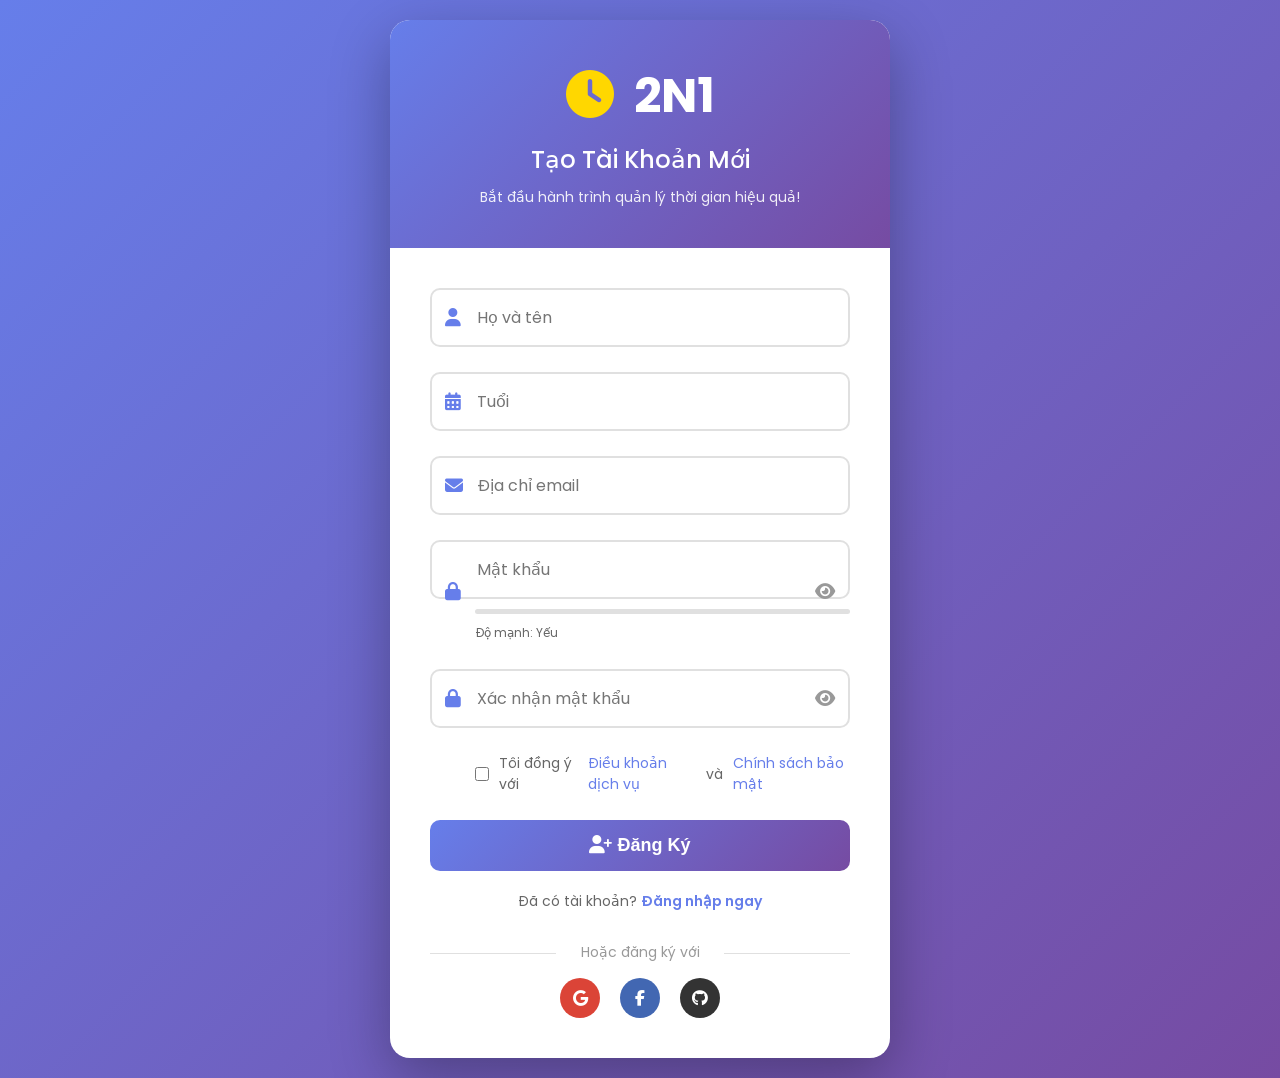
==== commit 6094bf94: "Update index.html" ====
--- a/index.html
+++ b/index.html
@@ -71,7 +71,7 @@
                     <div class="time-slots" id="time-slots-container"></div>
                 </div>
 
-                <!-- Lịch học trong tuần -->
+                <!-- Lịch học trong tuần (CẬP NHẬT) -->
                 <div class="card glass-card" id="schedule">
                     <div class="card-header">
                         <h2><i class="fas fa-calendar-week"></i> Lịch Học Trong Tuần</h2>
@@ -117,9 +117,9 @@
                     </div>
                 </div>
 
-                <!-- Phòng âm thanh tập trung -->
+                <!-- Phòng âm thanh Lofi (CẬP NHẬT) -->
                 <div class="card glass-card sound-card">
-                    <h2><i class="fas fa-headphones"></i> Âm Thanh Tập Trung</h2>
+                    <h2><i class="fas fa-headphones"></i> Nhạc Lofi Tập Trung</h2>
                     
                     <div class="sound-controls">
                         <div class="volume-control">
@@ -129,24 +129,24 @@
                         </div>
                         
                         <div class="sound-buttons">
-                            <button class="sound-btn" data-sound="forest">
-                                <i class="fas fa-tree"></i>
-                                <span>Rừng</span>
-                                <div class="sound-wave"></div>
-                            </button>
-                            <button class="sound-btn" data-sound="rain">
+                            <button class="sound-btn" data-sound="lofi-study">
+                                <i class="fas fa-book-open"></i>
+                                <span>Lofi Study</span>
+                                <div class="sound-wave"></div>
+                            </button>
+                            <button class="sound-btn" data-sound="lofi-chill">
+                                <i class="fas fa-mug-hot"></i>
+                                <span>Lofi Chill</span>
+                                <div class="sound-wave"></div>
+                            </button>
+                            <button class="sound-btn" data-sound="lofi-rain">
                                 <i class="fas fa-cloud-rain"></i>
-                                <span>Mưa</span>
-                                <div class="sound-wave"></div>
-                            </button>
-                            <button class="sound-btn" data-sound="ocean">
-                                <i class="fas fa-water"></i>
-                                <span>Biển</span>
-                                <div class="sound-wave"></div>
-                            </button>
-                            <button class="sound-btn" data-sound="white-noise">
-                                <i class="fas fa-wave-square"></i>
-                                <span>White Noise</span>
+                                <span>Lofi Rain</span>
+                                <div class="sound-wave"></div>
+                            </button>
+                            <button class="sound-btn" data-sound="lofi-jazz">
+                                <i class="fas fa-music"></i>
+                                <span>Lofi Jazz</span>
                                 <div class="sound-wave"></div>
                             </button>
                         </div>
@@ -158,16 +158,19 @@
                                 <i class="fas fa-stop"></i>
                             </button>
                         </div>
-                    </div>
-                </div>
-
-                <!-- Thú cưng ảo -->
+                        
+                        <!-- YouTube Audio Player Ẩn -->
+                        <div id="youtube-player" style="display: none;"></div>
+                    </div>
+                </div>
+
+                <!-- Thú cưng ảo (CẬP NHẬT) -->
                 <div class="card glass-card pet-card" id="pets">
                     <h2><i class="fas fa-paw"></i> Thú Cưng Của Bạn</h2>
                     
                     <div class="pet-container">
                         <div class="pet-display" id="pet-display">
-                            <img src="assets/pets/pet-default.png" alt="Thú cưng" id="pet-image" class="pet-image">
+                            <div class="pet-image" id="pet-image">🐱</div>
                             <div class="pet-status">
                                 <div class="pet-name" id="pet-name">Chưa có thú cưng</div>
                                 <div class="pet-level" id="pet-level">Cấp 1</div>
@@ -176,21 +179,21 @@
                         
                         <div class="pet-stats">
                             <div class="pet-stat">
-                                <i class="fas fa-heart"></i>
+                                <i class="fas fa-heart" style="color: #ff6b6b;"></i>
                                 <div class="stat-bar">
                                     <div class="stat-fill" id="pet-happiness" style="width: 0%"></div>
                                 </div>
                                 <span id="happiness-value">0%</span>
                             </div>
                             <div class="pet-stat">
-                                <i class="fas fa-utensils"></i>
+                                <i class="fas fa-utensils" style="color: #4ecdc4;"></i>
                                 <div class="stat-bar">
                                     <div class="stat-fill" id="pet-hunger" style="width: 100%"></div>
                                 </div>
                                 <span id="hunger-value">100%</span>
                             </div>
                             <div class="pet-stat">
-                                <i class="fas fa-star"></i>
+                                <i class="fas fa-star" style="color: #ffd93d;"></i>
                                 <div class="stat-bar">
                                     <div class="stat-fill" id="pet-exp" style="width: 0%"></div>
                                 </div>
@@ -198,13 +201,17 @@
                             </div>
                         </div>
                         
-                        <div class="pet-actions">
-                            <button class="pet-action" id="feed-pet">
-                                <i class="fas fa-apple-alt"></i> Cho ăn
-                            </button>
-                            <button class="pet-action" id="play-pet">
-                                <i class="fas fa-gamepad"></i> Chơi
-                            </button>
+                        <div class="pet-message" id="pet-message">
+                            <i class="fas fa-comment-dots"></i>
+                            <span>Hoàn thành nhiệm vụ để cho thú cưng ăn!</span>
+                        </div>
+                        
+                        <div class="pet-food-inventory">
+                            <h4><i class="fas fa-box"></i> Thức ăn: <span id="food-count">0</span></h4>
+                            <div class="food-progress">
+                                <div class="food-progress-bar" id="food-progress-bar" style="width: 0%"></div>
+                            </div>
+                            <p class="food-note">Mỗi 3 nhiệm vụ = 1 phần thức ăn</p>
                         </div>
                     </div>
                 </div>
@@ -212,7 +219,7 @@
         </div>
     </div>
 
-    <!-- Cửa hàng thú cưng Modal -->
+    <!-- Cửa hàng thú cưng Modal (CẬP NHẬT) -->
     <div class="modal-overlay" id="shop-modal">
         <div class="modal-content shop-modal">
             <div class="modal-header">
@@ -280,6 +287,8 @@
         <i class="fas fa-chevron-up"></i>
     </button>
 
+    <!-- Thêm thư viện YouTube IFrame API -->
+    <script src="https://www.youtube.com/iframe_api"></script>
     <script src="script.js"></script>
 </body>
 </html>
--- a/style.css
+++ b/style.css
@@ -1,18 +1,17 @@
-/* style.css - File CSS chính cho 2N1 */
-
-/* Reset và biến toàn cục */
+/* ================ RESET & VARIABLES ================ */
 :root {
-    --primary-color: #4b6cb7;
-    --secondary-color: #182848;
-    --accent-color: #6dd5ed;
-    --success-color: #28a745;
-    --warning-color: #ffc107;
-    --danger-color: #dc3545;
-    --light-color: #f8f9fa;
-    --dark-color: #343a40;
-    --text-color: #333;
-    --border-radius: 15px;
-    --box-shadow: 0 8px 25px rgba(0, 0, 0, 0.08);
+    --primary: #4b6cb7;
+    --primary-dark: #182848;
+    --secondary: #6dd5ed;
+    --success: #4caf50;
+    --warning: #ff9800;
+    --danger: #f44336;
+    --dark: #333;
+    --light: #f5f5f5;
+    --glass-bg: rgba(255, 255, 255, 0.25);
+    --glass-border: rgba(255, 255, 255, 0.18);
+    --shadow: 0 8px 32px 0 rgba(31, 38, 135, 0.37);
+    --animation-speed: 0.3s;
 }
 
 * {
@@ -23,27 +22,83 @@
 
 body {
     font-family: 'Poppins', sans-serif;
-    background: linear-gradient(135deg, #f5f7fa 0%, #c3cfe2 100%);
-    color: var(--text-color);
+    background: linear-gradient(135deg, #667eea 0%, #764ba2 100%);
     min-height: 100vh;
-    padding-bottom: 40px;
-}
-
-.container {
-    max-width: 1200px;
-    margin: 0 auto;
-    padding: 0 20px;
-}
-
-/* Header Styles */
-header {
-    background: linear-gradient(90deg, var(--primary-color) 0%, var(--secondary-color) 100%);
-    color: white;
-    padding: 20px 0;
-    box-shadow: 0 4px 12px rgba(0, 0, 0, 0.1);
+    color: var(--dark);
+    position: relative;
+    overflow-x: hidden;
+}
+
+/* ================ ANIMATIONS ================ */
+@keyframes float {
+    0%, 100% { transform: translateY(0); }
+    50% { transform: translateY(-10px); }
+}
+
+@keyframes pulse {
+    0%, 100% { transform: scale(1); }
+    50% { transform: scale(1.05); }
+}
+
+@keyframes spin {
+    from { transform: rotate(0deg); }
+    to { transform: rotate(360deg); }
+}
+
+@keyframes slideIn {
+    from {
+        opacity: 0;
+        transform: translateX(-30px);
+    }
+    to {
+        opacity: 1;
+        transform: translateX(0);
+    }
+}
+
+@keyframes fadeIn {
+    from { opacity: 0; }
+    to { opacity: 1; }
+}
+
+@keyframes wave {
+    0%, 100% { transform: scaleY(1); }
+    50% { transform: scaleY(1.5); }
+}
+
+/* ================ GLASSMORPHISM EFFECTS ================ */
+.glass-header {
+    background: rgba(255, 255, 255, 0.1);
+    backdrop-filter: blur(10px);
+    -webkit-backdrop-filter: blur(10px);
+    border-bottom: 1px solid rgba(255, 255, 255, 0.2);
     position: sticky;
     top: 0;
     z-index: 1000;
+    animation: slideIn 0.5s ease-out;
+}
+
+.glass-card {
+    background: rgba(255, 255, 255, 0.9);
+    backdrop-filter: blur(10px);
+    -webkit-backdrop-filter: blur(10px);
+    border-radius: 20px;
+    border: 1px solid rgba(255, 255, 255, 0.3);
+    box-shadow: var(--shadow);
+    transition: all var(--animation-speed);
+    animation: fadeIn 0.5s ease-out;
+}
+
+.glass-card:hover {
+    transform: translateY(-5px);
+    box-shadow: 0 12px 40px rgba(0, 0, 0, 0.2);
+}
+
+/* ================ HEADER STYLES ================ */
+.container {
+    max-width: 1400px;
+    margin: 0 auto;
+    padding: 20px;
 }
 
 .header-content {
@@ -54,697 +109,812 @@
 }
 
 .logo {
-    display: flex;
-    align-items: center;
-    font-size: 28px;
+    font-size: 32px;
     font-weight: 700;
+    color: white;
+    text-shadow: 2px 2px 4px rgba(0, 0, 0, 0.3);
 }
 
 .logo i {
+    color: #ffd700;
     margin-right: 10px;
-    color: var(--accent-color);
-}
-
-.logo span {
-    color: var(--accent-color);
+    animation: spin 10s linear infinite;
+}
+
+.animate-logo {
+    animation: float 3s ease-in-out infinite;
 }
 
 nav ul {
     display: flex;
     list-style: none;
-    flex-wrap: wrap;
-}
-
-nav ul li {
-    margin-left: 30px;
-}
-
-nav ul li a {
+    gap: 20px;
+}
+
+.nav-link {
     color: white;
     text-decoration: none;
-    font-weight: 500;
-    font-size: 16px;
-    transition: color 0.3s;
-    display: flex;
-    align-items: center;
-}
-
-nav ul li a i {
-    margin-right: 8px;
-}
-
-nav ul li a:hover {
-    color: var(--accent-color);
+    padding: 10px 20px;
+    border-radius: 50px;
+    background: rgba(255, 255, 255, 0.1);
+    transition: all var(--animation-speed);
+    display: flex;
+    align-items: center;
+    gap: 8px;
+}
+
+.nav-link:hover {
+    background: rgba(255, 255, 255, 0.3);
+    transform: translateY(-2px);
+}
+
+.nav-link.active {
+    background: white;
+    color: var(--primary);
 }
 
 .user-info {
     display: flex;
     align-items: center;
-    cursor: pointer;
-    padding: 8px 15px;
+    gap: 15px;
+    color: white;
+}
+
+.points-badge {
+    background: #ffd700;
+    color: var(--dark);
+    padding: 5px 15px;
     border-radius: 50px;
-    transition: background-color 0.3s;
-}
-
-.user-info:hover {
-    background-color: rgba(255, 255, 255, 0.1);
-}
-
-.user-info i {
-    margin-right: 8px;
+    display: flex;
+    align-items: center;
+    gap: 5px;
+    font-weight: 600;
+}
+
+/* ================ DAILY PROGRESS ================ */
+.daily-progress {
+    background: rgba(255, 255, 255, 0.9);
+    border-radius: 15px;
+    padding: 20px;
+    margin-bottom: 30px;
+    backdrop-filter: blur(10px);
+}
+
+.progress-header {
+    display: flex;
+    justify-content: space-between;
+    margin-bottom: 10px;
+}
+
+.progress-bar-container {
+    height: 10px;
+    background: #e0e0e0;
+    border-radius: 5px;
+    overflow: hidden;
+}
+
+.progress-bar-fill {
+    height: 100%;
+    background: linear-gradient(90deg, var(--primary), var(--secondary));
+    border-radius: 5px;
+    transition: width 0.5s ease;
+    position: relative;
+    overflow: hidden;
+}
+
+.progress-bar-fill::after {
+    content: '';
+    position: absolute;
+    top: 0;
+    left: 0;
+    right: 0;
+    bottom: 0;
+    background: linear-gradient(90deg, transparent, rgba(255,255,255,0.3), transparent);
+    animation: shine 2s infinite;
+}
+
+@keyframes shine {
+    0% { transform: translateX(-100%); }
+    100% { transform: translateX(100%); }
+}
+
+/* ================ MAIN GRID ================ */
+.main-grid {
+    display: grid;
+    grid-template-columns: 1fr 400px;
+    gap: 30px;
+}
+
+.left-column {
+    display: flex;
+    flex-direction: column;
+    gap: 30px;
+}
+
+.right-column {
+    display: flex;
+    flex-direction: column;
+    gap: 30px;
+}
+
+/* ================ CARDS ================ */
+.card {
+    padding: 25px;
+    transition: all var(--animation-speed);
+}
+
+.card-header {
+    display: flex;
+    justify-content: space-between;
+    align-items: center;
+    margin-bottom: 20px;
+}
+
+.card-header h2 {
     font-size: 20px;
-}
-
-/* Main Content */
-.main-content {
-    display: grid;
-    grid-template-columns: 1fr 350px;
-    gap: 30px;
-    margin-top: 30px;
-}
-
-@media (max-width: 992px) {
-    .main-content {
-        grid-template-columns: 1fr;
-    }
-}
-
-/* Today's Tasks Section */
-.today-tasks {
-    background-color: white;
-    border-radius: var(--border-radius);
-    padding: 25px;
-    box-shadow: var(--box-shadow);
-}
-
-.section-title {
-    display: flex;
-    align-items: center;
-    margin-bottom: 25px;
-    color: var(--secondary-color);
-    font-size: 22px;
-}
-
-.section-title i {
-    margin-right: 10px;
-    color: var(--primary-color);
-}
-
-.date-info {
+    display: flex;
+    align-items: center;
+    gap: 10px;
+}
+
+/* ================ TASK SLOTS ================ */
+.time-slots {
+    display: flex;
+    flex-direction: column;
+    gap: 15px;
+}
+
+.time-slot {
+    border-left: 5px solid var(--primary);
+    padding-left: 15px;
+    animation: slideIn 0.5s ease-out;
+    animation-fill-mode: both;
+}
+
+.time-slot:nth-child(1) { animation-delay: 0.1s; }
+.time-slot:nth-child(2) { animation-delay: 0.2s; }
+.time-slot:nth-child(3) { animation-delay: 0.3s; }
+
+.time-header {
     display: flex;
     justify-content: space-between;
-    margin-bottom: 20px;
-    background: linear-gradient(90deg, var(--light-color) 0%, #e9ecef 100%);
-    padding: 15px;
-    border-radius: 10px;
-    flex-wrap: wrap;
-}
-
-.current-date {
-    font-weight: 600;
-    color: var(--primary-color);
-    display: flex;
-    align-items: center;
-}
-
-.current-date i {
-    margin-right: 10px;
-}
-
-.tasks-summary {
-    font-weight: 500;
-    color: #495057;
-}
-
-.tasks-summary span {
-    color: var(--primary-color);
-    font-weight: 700;
-}
-
-/* Time Slots */
-.time-slots {
-    display: flex;
-    flex-direction: column;
-    gap: 20px;
-}
-
-.time-slot {
-    border-left: 5px solid var(--primary-color);
-    background-color: var(--light-color);
-    border-radius: 0 10px 10px 0;
-    padding: 18px;
-    transition: transform 0.3s, box-shadow 0.3s;
-}
-
-.time-slot:hover {
-    transform: translateY(-3px);
-    box-shadow: 0 5px 15px rgba(0, 0, 0, 0.08);
-}
-
-.time-header {
-    display: flex;
-    justify-content: space-between;
-    margin-bottom: 12px;
-    align-items: center;
-    flex-wrap: wrap;
+    margin-bottom: 10px;
 }
 
 .time-range {
     font-weight: 600;
-    color: var(--secondary-color);
-    font-size: 18px;
-}
-
-.task-count {
-    background-color: var(--primary-color);
-    color: white;
-    padding: 4px 12px;
-    border-radius: 20px;
-    font-size: 14px;
+    color: var(--primary);
 }
 
 .task-item {
-    background-color: white;
+    background: white;
     padding: 12px 15px;
     margin-bottom: 10px;
-    border-radius: 8px;
-    display: flex;
-    align-items: center;
-    border-left: 4px solid var(--accent-color);
-    box-shadow: 0 2px 5px rgba(0, 0, 0, 0.05);
-    transition: transform 0.2s;
+    border-radius: 10px;
+    display: flex;
+    align-items: center;
+    gap: 10px;
+    box-shadow: 0 2px 5px rgba(0,0,0,0.05);
+    transition: all var(--animation-speed);
+    cursor: pointer;
 }
 
 .task-item:hover {
     transform: translateX(5px);
-}
-
-.task-item:last-child {
-    margin-bottom: 0;
+    box-shadow: 0 5px 15px rgba(0,0,0,0.1);
+}
+
+.task-item.completed {
+    opacity: 0.7;
+    border-left: 4px solid var(--success);
+}
+
+.task-item.completed .task-name {
+    text-decoration: line-through;
 }
 
 .task-checkbox {
-    margin-right: 12px;
-    transform: scale(1.2);
-    cursor: pointer;
+    width: 20px;
+    height: 20px;
+    cursor: pointer;
+    accent-color: var(--primary);
 }
 
 .task-name {
-    flex-grow: 1;
-    font-weight: 500;
+    flex: 1;
 }
 
 .task-duration {
-    color: #6c757d;
+    background: #f0f0f0;
+    padding: 3px 10px;
+    border-radius: 15px;
+    font-size: 12px;
+}
+
+/* ================ WEEK SCHEDULE ================ */
+.week-schedule {
+    display: grid;
+    grid-template-columns: repeat(7, 1fr);
+    gap: 10px;
+    margin-top: 20px;
+}
+
+.day-card {
+    background: white;
+    border-radius: 15px;
+    padding: 15px;
+    text-align: center;
+    cursor: pointer;
+    transition: all var(--animation-speed);
+    border: 2px solid transparent;
+}
+
+.day-card:hover {
+    transform: translateY(-5px);
+    box-shadow: 0 10px 20px rgba(0,0,0,0.1);
+}
+
+.day-card.active {
+    border-color: var(--primary);
+    background: linear-gradient(135deg, #f5f7fa, #e9ecef);
+}
+
+.day-name {
+    font-weight: 600;
+    margin-bottom: 10px;
+    color: var(--primary);
+}
+
+.day-tasks {
+    font-size: 12px;
+    color: #666;
+    margin-bottom: 10px;
+}
+
+.day-study-time {
     font-size: 14px;
-    background-color: #f1f3f5;
-    padding: 4px 10px;
-    border-radius: 15px;
-    font-weight: 500;
-    white-space: nowrap;
-}
-
-.task-actions {
-    margin-left: 10px;
-    display: flex;
-    gap: 8px;
-}
-
-.task-action-btn {
-    background: none;
-    border: none;
-    cursor: pointer;
-    color: #6c757d;
-    font-size: 16px;
-    transition: color 0.2s;
+    font-weight: 600;
+    color: var(--success);
+}
+
+.day-schedule-input {
+    width: 100%;
     padding: 5px;
+    margin-top: 5px;
+    border: 1px solid #ddd;
     border-radius: 5px;
-}
-
-.task-action-btn:hover {
-    color: var(--primary-color);
-    background-color: rgba(75, 108, 183, 0.1);
-}
-
-.completed {
-    opacity: 0.7;
-    border-left-color: var(--success-color);
-}
-
-.completed .task-name {
-    text-decoration: line-through;
-    color: #6c757d;
-}
-
-.empty-slot {
-    text-align: center;
-    padding: 30px 15px;
-    color: #6c757d;
-    font-style: italic;
-    background-color: rgba(0, 0, 0, 0.02);
-    border-radius: 8px;
-    border: 2px dashed #dee2e6;
-}
-
-/* Pomodoro Section */
-.pomodoro-section {
-    background-color: white;
-    border-radius: var(--border-radius);
-    padding: 25px;
-    box-shadow: var(--box-shadow);
-    margin-bottom: 30px;
-}
-
+    font-size: 12px;
+}
+
+/* ================ POMODORO TIMER ================ */
 .pomodoro-timer {
     text-align: center;
-    background: linear-gradient(135deg, var(--secondary-color) 0%, var(--primary-color) 100%);
-    color: white;
-    padding: 30px 20px;
-    border-radius: var(--border-radius);
-    margin-top: 15px;
+    position: relative;
+}
+
+.timer-circle {
+    position: relative;
+    width: 200px;
+    height: 200px;
+    margin: 20px auto;
+}
+
+.progress-ring {
+    transform: rotate(-90deg);
+}
+
+.progress-ring__progress {
+    stroke: var(--primary);
+    stroke-dasharray: 565.48;
+    stroke-dashoffset: 0;
+    transition: stroke-dashoffset 0.5s;
+    filter: drop-shadow(0 0 5px rgba(75, 108, 183, 0.5));
+}
+
+.timer-display {
+    position: absolute;
+    top: 50%;
+    left: 50%;
+    transform: translate(-50%, -50%);
+    font-size: 36px;
+    font-weight: 700;
+    color: var(--primary);
+}
+
+.timer-controls {
+    display: flex;
+    justify-content: center;
+    gap: 20px;
+    margin-top: 20px;
+}
+
+.btn-control {
+    width: 50px;
+    height: 50px;
+    border-radius: 50%;
+    border: none;
+    background: var(--primary);
+    color: white;
+    cursor: pointer;
+    transition: all var(--animation-speed);
+    box-shadow: 0 5px 15px rgba(0,0,0,0.2);
+}
+
+.btn-control:hover:not(:disabled) {
+    transform: scale(1.1);
+    box-shadow: 0 8px 25px rgba(0,0,0,0.3);
+}
+
+.btn-control:disabled {
+    opacity: 0.5;
+    cursor: not-allowed;
+}
+
+/* ================ SOUND CONTROLS ================ */
+.sound-controls {
+    margin-top: 20px;
+}
+
+.volume-control {
+    display: flex;
+    align-items: center;
+    gap: 10px;
     margin-bottom: 20px;
 }
 
-.timer-display {
-    font-size: 64px;
-    font-weight: 700;
-    margin: 15px 0;
-    font-family: 'Courier New', monospace;
-    letter-spacing: 2px;
-}
-
-@media (max-width: 576px) {
-    .timer-display {
-        font-size: 48px;
-    }
-}
-
-.timer-label {
-    font-size: 18px;
-    margin-bottom: 10px;
-    color: #e9ecef;
-}
-
-.timer-controls {
-    display: flex;
-    justify-content: center;
-    gap: 15px;
-    margin-top: 20px;
-    flex-wrap: wrap;
-}
-
-/* Button Styles */
-.btn {
-    padding: 12px 25px;
-    border: none;
-    border-radius: 50px;
-    font-weight: 600;
-    cursor: pointer;
-    display: flex;
-    align-items: center;
-    justify-content: center;
-    transition: all 0.3s;
-    font-size: 16px;
-    font-family: 'Poppins', sans-serif;
-}
-
-.btn i {
-    margin-right: 8px;
-}
-
-.btn:hover {
-    transform: translateY(-3px);
-    box-shadow: 0 5px 15px rgba(0, 0, 0, 0.1);
-}
-
-.btn:active {
-    transform: translateY(-1px);
-}
-
-.btn:disabled {
-    opacity: 0.6;
-    cursor: not-allowed;
-    transform: none;
-    box-shadow: none;
-}
-
-.btn-start {
-    background-color: var(--success-color);
-    color: white;
-}
-
-.btn-pause {
-    background-color: var(--warning-color);
-    color: #212529;
-}
-
-.btn-reset {
-    background-color: #6c757d;
-    color: white;
-}
-
-.btn-primary {
-    background-color: var(--primary-color);
-    color: white;
-}
-
-.btn-secondary {
-    background-color: #6c757d;
-    color: white;
-}
-
-.secondary-btn {
-    background-color: #e9ecef;
-    color: #495057;
-    border: 1px solid #dee2e6;
-}
-
-.pomodoro-info {
-    margin-top: 20px;
-    padding: 15px;
-    background-color: var(--light-color);
-    border-radius: 10px;
-}
-
-.pomodoro-info h4 {
-    color: var(--secondary-color);
-    margin-bottom: 10px;
-    display: flex;
-    align-items: center;
-}
-
-.pomodoro-info h4 i {
-    margin-right: 10px;
-    color: var(--primary-color);
-}
-
-.pomodoro-info p {
-    color: #495057;
-    line-height: 1.6;
-    font-size: 15px;
-}
-
-/* Stats Section */
-.stats-section {
-    background-color: white;
-    border-radius: var(--border-radius);
-    padding: 25px;
-    box-shadow: var(--box-shadow);
-}
-
-.stats-grid {
+.volume-control input {
+    flex: 1;
+    height: 5px;
+    border-radius: 5px;
+    background: linear-gradient(90deg, var(--primary), var(--secondary));
+    -webkit-appearance: none;
+}
+
+.volume-control input::-webkit-slider-thumb {
+    -webkit-appearance: none;
+    width: 20px;
+    height: 20px;
+    border-radius: 50%;
+    background: white;
+    border: 2px solid var(--primary);
+    cursor: pointer;
+    box-shadow: 0 2px 5px rgba(0,0,0,0.2);
+}
+
+.sound-buttons {
     display: grid;
     grid-template-columns: repeat(2, 1fr);
     gap: 15px;
+}
+
+.sound-btn {
+    position: relative;
+    padding: 15px;
+    border: none;
+    border-radius: 15px;
+    background: linear-gradient(135deg, #f5f7fa, #e9ecef);
+    cursor: pointer;
+    transition: all var(--animation-speed);
+    overflow: hidden;
+}
+
+.sound-btn:hover {
+    transform: translateY(-3px);
+    box-shadow: 0 10px 20px rgba(0,0,0,0.1);
+}
+
+.sound-btn.active {
+    background: linear-gradient(135deg, var(--primary), var(--secondary));
+    color: white;
+}
+
+.sound-wave {
+    position: absolute;
+    bottom: 0;
+    left: 0;
+    right: 0;
+    height: 30px;
+    display: flex;
+    justify-content: center;
+    align-items: flex-end;
+    gap: 2px;
+    opacity: 0;
+    transition: opacity var(--animation-speed);
+}
+
+.sound-btn.active .sound-wave {
+    opacity: 1;
+}
+
+.sound-wave span {
+    width: 3px;
+    height: 10px;
+    background: white;
+    border-radius: 3px;
+    animation: wave 1s ease-in-out infinite;
+}
+
+.sound-wave span:nth-child(2) { animation-delay: 0.2s; }
+.sound-wave span:nth-child(3) { animation-delay: 0.4s; }
+.sound-wave span:nth-child(4) { animation-delay: 0.6s; }
+
+.playing-indicator {
     margin-top: 20px;
-}
-
-@media (max-width: 576px) {
-    .stats-grid {
-        grid-template-columns: 1fr;
-    }
-}
-
-.stat-card {
-    background: linear-gradient(135deg, var(--light-color) 0%, #e9ecef 100%);
+    padding: 10px;
+    background: rgba(0,0,0,0.05);
+    border-radius: 10px;
+    display: flex;
+    align-items: center;
+    justify-content: space-between;
+}
+
+.stop-sound {
+    background: var(--danger);
+    color: white;
+    border: none;
+    padding: 5px 15px;
+    border-radius: 5px;
+    cursor: pointer;
+}
+
+/* ================ PET CARD ================ */
+.pet-container {
+    margin-top: 20px;
+}
+
+.pet-display {
+    display: flex;
+    align-items: center;
+    gap: 20px;
+    margin-bottom: 20px;
+}
+
+.pet-image {
+    width: 100px;
+    height: 100px;
+    object-fit: contain;
+    animation: float 3s ease-in-out infinite;
+}
+
+.pet-status {
+    flex: 1;
+}
+
+.pet-name {
+    font-size: 18px;
+    font-weight: 600;
+    margin-bottom: 5px;
+}
+
+.pet-level {
+    color: var(--primary);
+    font-weight: 500;
+}
+
+.pet-stats {
+    margin: 20px 0;
+}
+
+.pet-stat {
+    display: flex;
+    align-items: center;
+    gap: 10px;
+    margin-bottom: 10px;
+}
+
+.stat-bar {
+    flex: 1;
+    height: 10px;
+    background: #e0e0e0;
+    border-radius: 5px;
+    overflow: hidden;
+}
+
+.stat-fill {
+    height: 100%;
+    transition: width 0.5s ease;
+}
+
+.stat-fill[style*="happiness"] { background: #ff6b6b; }
+.stat-fill[style*="hunger"] { background: #4ecdc4; }
+.stat-fill[style*="exp"] { background: #ffd93d; }
+
+.pet-actions {
+    display: grid;
+    grid-template-columns: 1fr 1fr;
+    gap: 10px;
+}
+
+.pet-action {
+    padding: 10px;
+    border: none;
+    border-radius: 10px;
+    background: linear-gradient(135deg, var(--primary), var(--secondary));
+    color: white;
+    cursor: pointer;
+    transition: all var(--animation-speed);
+}
+
+.pet-action:hover {
+    transform: translateY(-2px);
+    box-shadow: 0 5px 15px rgba(0,0,0,0.2);
+}
+
+/* ================ SHOP MODAL ================ */
+.shop-modal {
+    max-width: 800px;
+}
+
+.shop-points {
+    background: linear-gradient(135deg, var(--primary), var(--secondary));
+    color: white;
+    padding: 15px;
+    border-radius: 10px;
+    margin-bottom: 20px;
+    text-align: center;
+    font-size: 18px;
+}
+
+.pets-grid {
+    display: grid;
+    grid-template-columns: repeat(auto-fit, minmax(200px, 1fr));
+    gap: 20px;
+}
+
+.pet-shop-item {
+    background: white;
+    border-radius: 15px;
     padding: 20px;
-    border-radius: 10px;
     text-align: center;
-    transition: transform 0.3s;
-}
-
-.stat-card:hover {
+    transition: all var(--animation-speed);
+    cursor: pointer;
+    position: relative;
+    overflow: hidden;
+}
+
+.pet-shop-item:hover {
     transform: translateY(-5px);
-}
-
-.stat-value {
-    font-size: 28px;
-    font-weight: 700;
-    color: var(--primary-color);
+    box-shadow: 0 10px 30px rgba(0,0,0,0.2);
+}
+
+.pet-shop-item.owned {
+    opacity: 0.7;
+    filter: grayscale(1);
+}
+
+.pet-shop-item.owned::after {
+    content: '✓ ĐÃ SỞ HỮU';
+    position: absolute;
+    top: 10px;
+    right: 10px;
+    background: var(--success);
+    color: white;
+    padding: 3px 10px;
+    border-radius: 15px;
+    font-size: 10px;
+}
+
+.pet-shop-image {
+    width: 100px;
+    height: 100px;
+    object-fit: contain;
+    margin-bottom: 10px;
+}
+
+.pet-shop-name {
+    font-weight: 600;
     margin-bottom: 5px;
 }
 
-.stat-label {
-    color: #6c757d;
-    font-size: 14px;
-    font-weight: 500;
-}
-
-/* Add Task Button */
-.add-task-btn {
+.pet-shop-price {
+    color: #ffd700;
+    font-weight: 600;
+    margin-bottom: 10px;
+}
+
+.pet-shop-price i {
+    margin-right: 5px;
+}
+
+.pet-shop-btn {
+    padding: 8px 20px;
+    border: none;
+    border-radius: 25px;
+    background: linear-gradient(135deg, var(--primary), var(--secondary));
+    color: white;
+    cursor: pointer;
+    transition: all var(--animation-speed);
+}
+
+.pet-shop-btn:hover:not(:disabled) {
+    transform: scale(1.05);
+    box-shadow: 0 5px 15px rgba(0,0,0,0.2);
+}
+
+.pet-shop-btn:disabled {
+    opacity: 0.5;
+    cursor: not-allowed;
+}
+
+/* ================ FLOATING ACTION BUTTON ================ */
+.fab {
     position: fixed;
     bottom: 30px;
     right: 30px;
     width: 60px;
     height: 60px;
-    background: linear-gradient(135deg, var(--primary-color) 0%, var(--secondary-color) 100%);
-    color: white;
     border-radius: 50%;
-    display: flex;
-    align-items: center;
-    justify-content: center;
-    font-size: 24px;
-    cursor: pointer;
-    box-shadow: 0 6px 20px rgba(75, 108, 183, 0.4);
-    transition: all 0.3s;
-    z-index: 100;
+    background: linear-gradient(135deg, var(--primary), var(--secondary));
+    color: white;
     border: none;
-}
-
-.add-task-btn:hover {
+    cursor: pointer;
+    box-shadow: 0 5px 20px rgba(0,0,0,0.3);
+    transition: all var(--animation-speed);
+    animation: pulse 2s infinite;
+    z-index: 999;
+}
+
+.fab:hover {
     transform: scale(1.1);
-    box-shadow: 0 8px 25px rgba(75, 108, 183, 0.5);
-}
-
-/* Modal Styles */
+    box-shadow: 0 8px 30px rgba(0,0,0,0.4);
+}
+
+/* ================ MODAL ================ */
 .modal-overlay {
     display: none;
     position: fixed;
     top: 0;
     left: 0;
-    width: 100%;
-    height: 100%;
-    background-color: rgba(0, 0, 0, 0.5);
+    right: 0;
+    bottom: 0;
+    background: rgba(0, 0, 0, 0.5);
+    backdrop-filter: blur(5px);
     z-index: 2000;
     justify-content: center;
     align-items: center;
-    padding: 20px;
-    animation: fadeIn 0.3s ease-out;
+    animation: fadeIn 0.3s;
 }
 
 .modal-overlay.active {
     display: flex;
 }
 
-@keyframes fadeIn {
-    from { opacity: 0; }
-    to { opacity: 1; }
-}
-
 .modal-content {
-    background-color: white;
+    background: white;
+    border-radius: 20px;
     padding: 30px;
-    border-radius: var(--border-radius);
-    width: 100%;
     max-width: 500px;
+    width: 90%;
     max-height: 90vh;
     overflow-y: auto;
-    box-shadow: 0 10px 30px rgba(0, 0, 0, 0.2);
-    animation: modalSlideIn 0.3s ease-out;
-}
-
-@keyframes modalSlideIn {
-    from { opacity: 0; transform: translateY(-20px); }
-    to { opacity: 1; transform: translateY(0); }
+    animation: slideIn 0.3s;
 }
 
 .modal-header {
     display: flex;
     justify-content: space-between;
     align-items: center;
-    margin-bottom: 25px;
-    padding-bottom: 15px;
-    border-bottom: 1px solid #dee2e6;
-}
-
-.modal-title {
-    font-size: 22px;
-    color: var(--secondary-color);
-    display: flex;
-    align-items: center;
-}
-
-.modal-title i {
-    margin-right: 10px;
-    color: var(--primary-color);
+    margin-bottom: 20px;
 }
 
 .close-modal {
     background: none;
     border: none;
-    font-size: 28px;
-    cursor: pointer;
-    color: #6c757d;
-    transition: color 0.2s;
-    line-height: 1;
-    padding: 0;
-    width: 30px;
-    height: 30px;
-    display: flex;
-    align-items: center;
-    justify-content: center;
-    border-radius: 50%;
+    font-size: 30px;
+    cursor: pointer;
+    color: #999;
+    transition: color var(--animation-speed);
 }
 
 .close-modal:hover {
-    color: var(--danger-color);
-    background-color: rgba(220, 53, 69, 0.1);
-}
-
-/* Form Styles */
+    color: var(--danger);
+}
+
+/* ================ FORM STYLES ================ */
 .form-group {
     margin-bottom: 20px;
 }
 
-.form-label {
-    display: block;
-    margin-bottom: 8px;
-    font-weight: 500;
-    color: #495057;
-}
-
-.form-input, .form-select, .form-textarea {
+.form-group input,
+.form-group select,
+.form-group textarea {
     width: 100%;
     padding: 12px 15px;
-    border: 1px solid #dee2e6;
-    border-radius: 8px;
-    font-family: 'Poppins', sans-serif;
-    font-size: 16px;
-    transition: border-color 0.3s, box-shadow 0.3s;
-    background-color: white;
-}
-
-.form-input:focus, .form-select:focus, .form-textarea:focus {
+    border: 2px solid #e0e0e0;
+    border-radius: 10px;
+    font-family: inherit;
+    transition: all var(--animation-speed);
+}
+
+.form-group input:focus,
+.form-group select:focus,
+.form-group textarea:focus {
     outline: none;
-    border-color: var(--primary-color);
+    border-color: var(--primary);
     box-shadow: 0 0 0 3px rgba(75, 108, 183, 0.1);
-}
-
-.form-textarea {
-    resize: vertical;
-    min-height: 100px;
 }
 
 .form-row {
     display: grid;
     grid-template-columns: 1fr 1fr;
     gap: 15px;
-}
-
-@media (max-width: 576px) {
-    .form-row {
+    margin-bottom: 20px;
+}
+
+.btn-submit {
+    width: 100%;
+    padding: 15px;
+    background: linear-gradient(135deg, var(--primary), var(--secondary));
+    color: white;
+    border: none;
+    border-radius: 10px;
+    font-size: 16px;
+    font-weight: 600;
+    cursor: pointer;
+    transition: all var(--animation-speed);
+}
+
+.btn-submit:hover {
+    transform: translateY(-2px);
+    box-shadow: 0 5px 20px rgba(0,0,0,0.2);
+}
+
+/* ================ RESPONSIVE ================ */
+@media (max-width: 1024px) {
+    .main-grid {
         grid-template-columns: 1fr;
     }
-}
-
-.form-actions {
-    display: flex;
-    justify-content: flex-end;
-    gap: 15px;
-    margin-top: 30px;
-    padding-top: 20px;
-    border-top: 1px solid #dee2e6;
-}
-
-/* Notification */
-.notification {
-    position: fixed;
-    top: 100px;
-    right: 30px;
-    background: linear-gradient(90deg, var(--primary-color) 0%, var(--secondary-color) 100%);
-    color: white;
-    padding: 15px 20px;
-    border-radius: 10px;
-    box-shadow: 0 5px 15px rgba(0, 0, 0, 0.2);
-    z-index: 1000;
-    animation: slideIn 0.5s ease-out;
-    max-width: 300px;
-    display: none;
-}
-
-.notification.error {
-    background: linear-gradient(90deg, var(--danger-color) 0%, #c82333 100%);
-}
-
-.notification.warning {
-    background: linear-gradient(90deg, var(--warning-color) 0%, #e0a800 100%);
-    color: #212529;
-}
-
-@keyframes slideIn {
-    from { transform: translateX(100%); opacity: 0; }
-    to { transform: translateX(0); opacity: 1; }
-}
-
-@keyframes slideOut {
-    from { transform: translateX(0); opacity: 1; }
-    to { transform: translateX(100%); opacity: 0; }
-}
-
-/* Responsive Design */
+    
+    .week-schedule {
+        grid-template-columns: repeat(4, 1fr);
+    }
+}
+
 @media (max-width: 768px) {
     .header-content {
         flex-direction: column;
         gap: 15px;
-        text-align: center;
     }
     
     nav ul {
+        flex-wrap: wrap;
         justify-content: center;
-        margin-top: 10px;
     }
     
-    nav ul li {
-        margin: 0 10px;
+    .week-schedule {
+        grid-template-columns: repeat(2, 1fr);
     }
     
-    .user-info {
-        margin-top: 10px;
+    .sound-buttons {
+        grid-template-columns: 1fr;
+    }
+}
+
+@media (max-width: 480px) {
+    .week-schedule {
+        grid-template-columns: 1fr;
     }
     
-    .date-info {
+    .pet-display {
         flex-direction: column;
-        gap: 10px;
         text-align: center;
     }
-    
-    .modal-content {
-        padding: 20px;
-    }
-}
-
-@media (max-width: 480px) {
-    .container {
-        padding: 0 15px;
-    }
-    
-    .today-tasks, .pomodoro-section, .stats-section {
-        padding: 20px 15px;
-    }
-    
-    .timer-display {
-        font-size: 36px;
-    }
-    
-    .btn {
-        padding: 10px 20px;
-        font-size: 14px;
-    }
-    
-    .add-task-btn {
-        width: 50px;
-        height: 50px;
-        bottom: 20px;
-        right: 20px;
-    }
-}
+}
+
+/* ================ SCROLLBAR ================ */
+::-webkit-scrollbar {
+    width: 10px;
+}
+
+::-webkit-scrollbar-track {
+    background: #f1f1f1;
+}
+
+::-webkit-scrollbar-thumb {
+    background: linear-gradient(var(--primary), var(--secondary));
+    border-radius: 5px;
+}
+
+::-webkit-scrollbar-thumb:hover {
+    background: linear-gradient(var(--secondary), var(--primary));
+}
